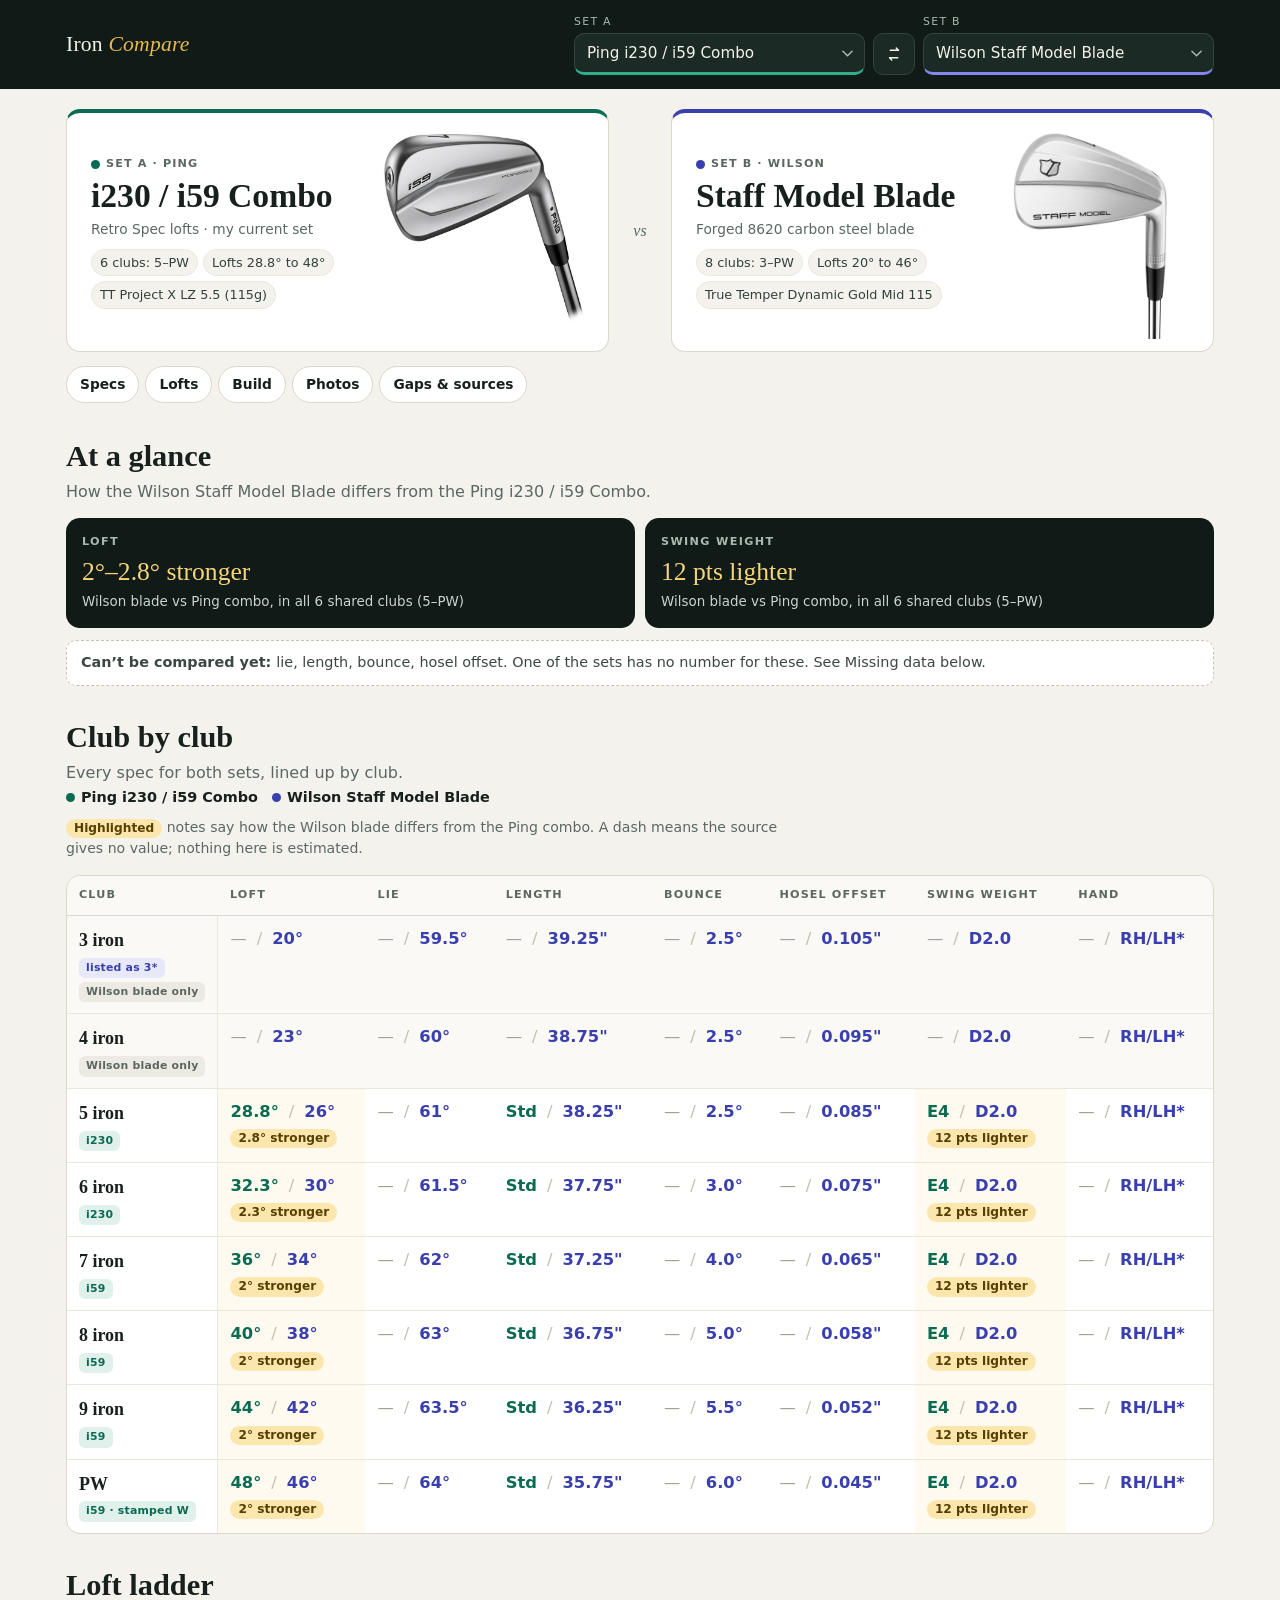
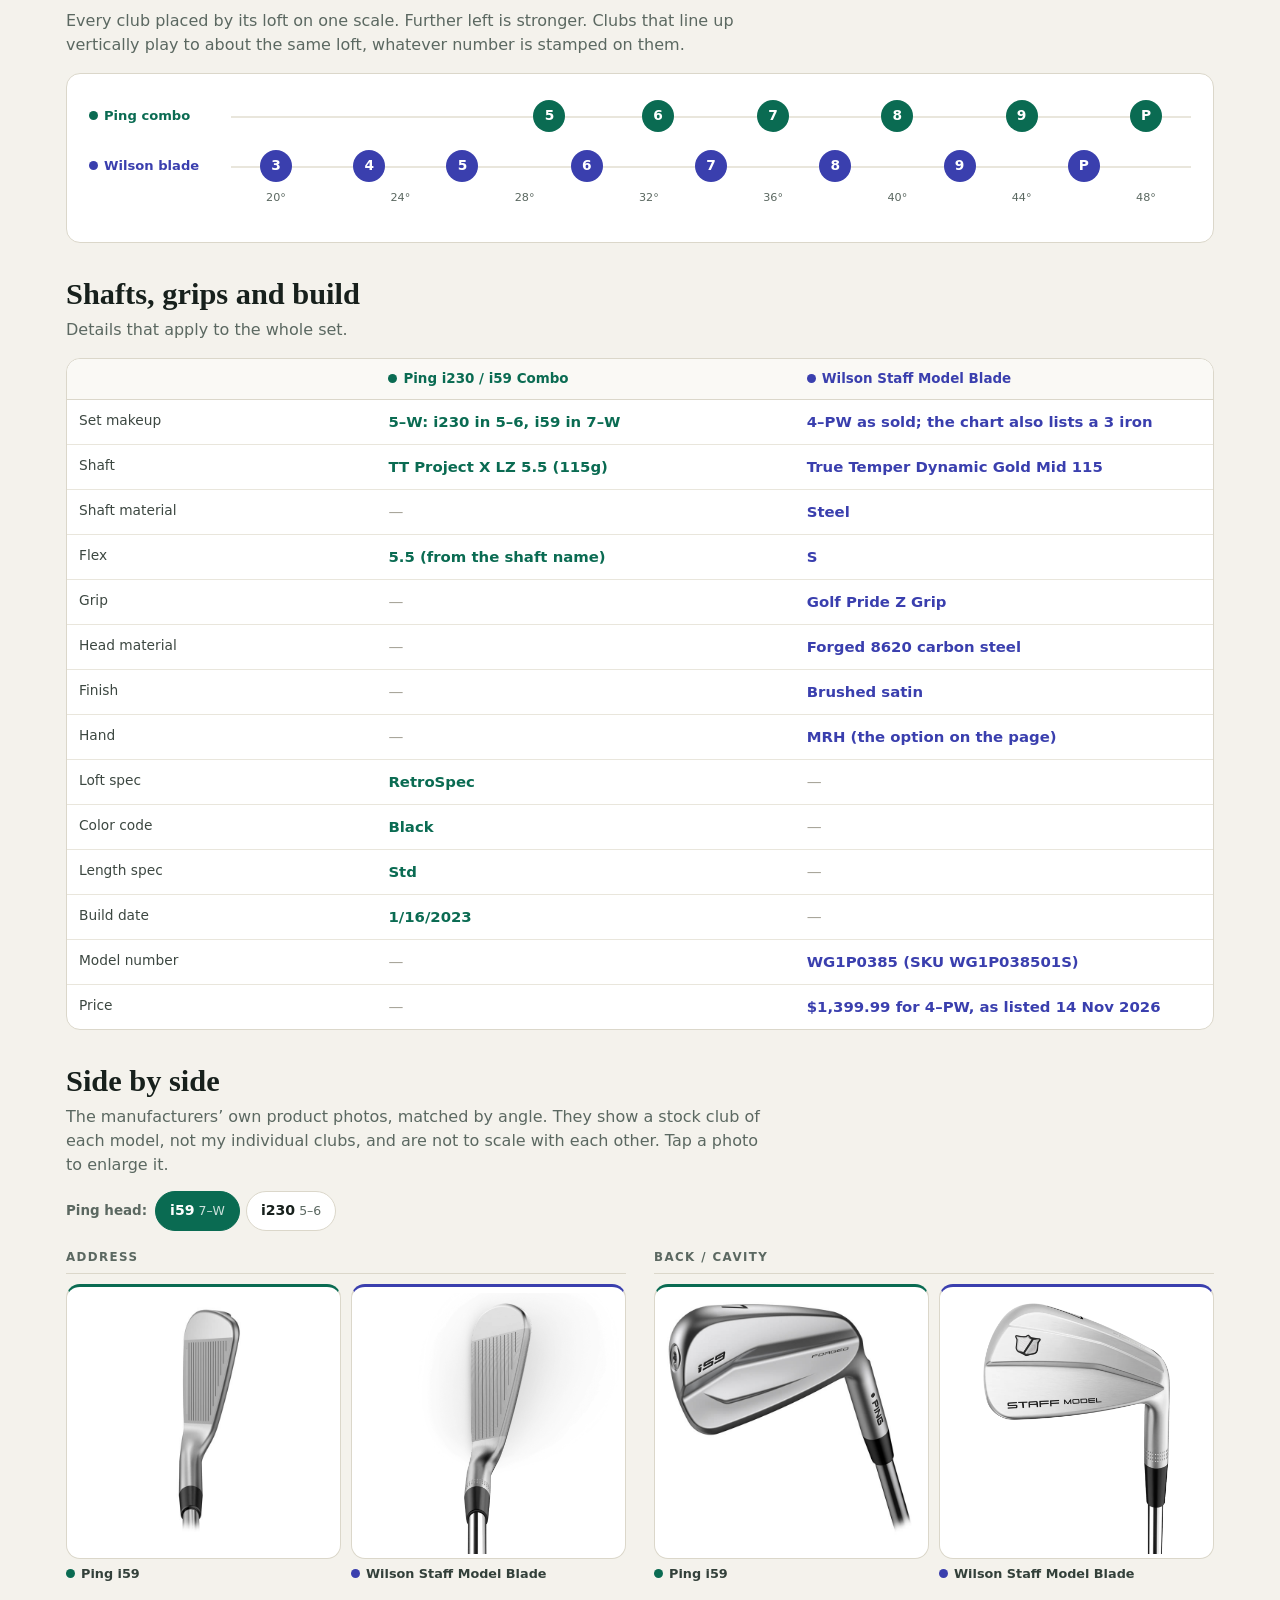
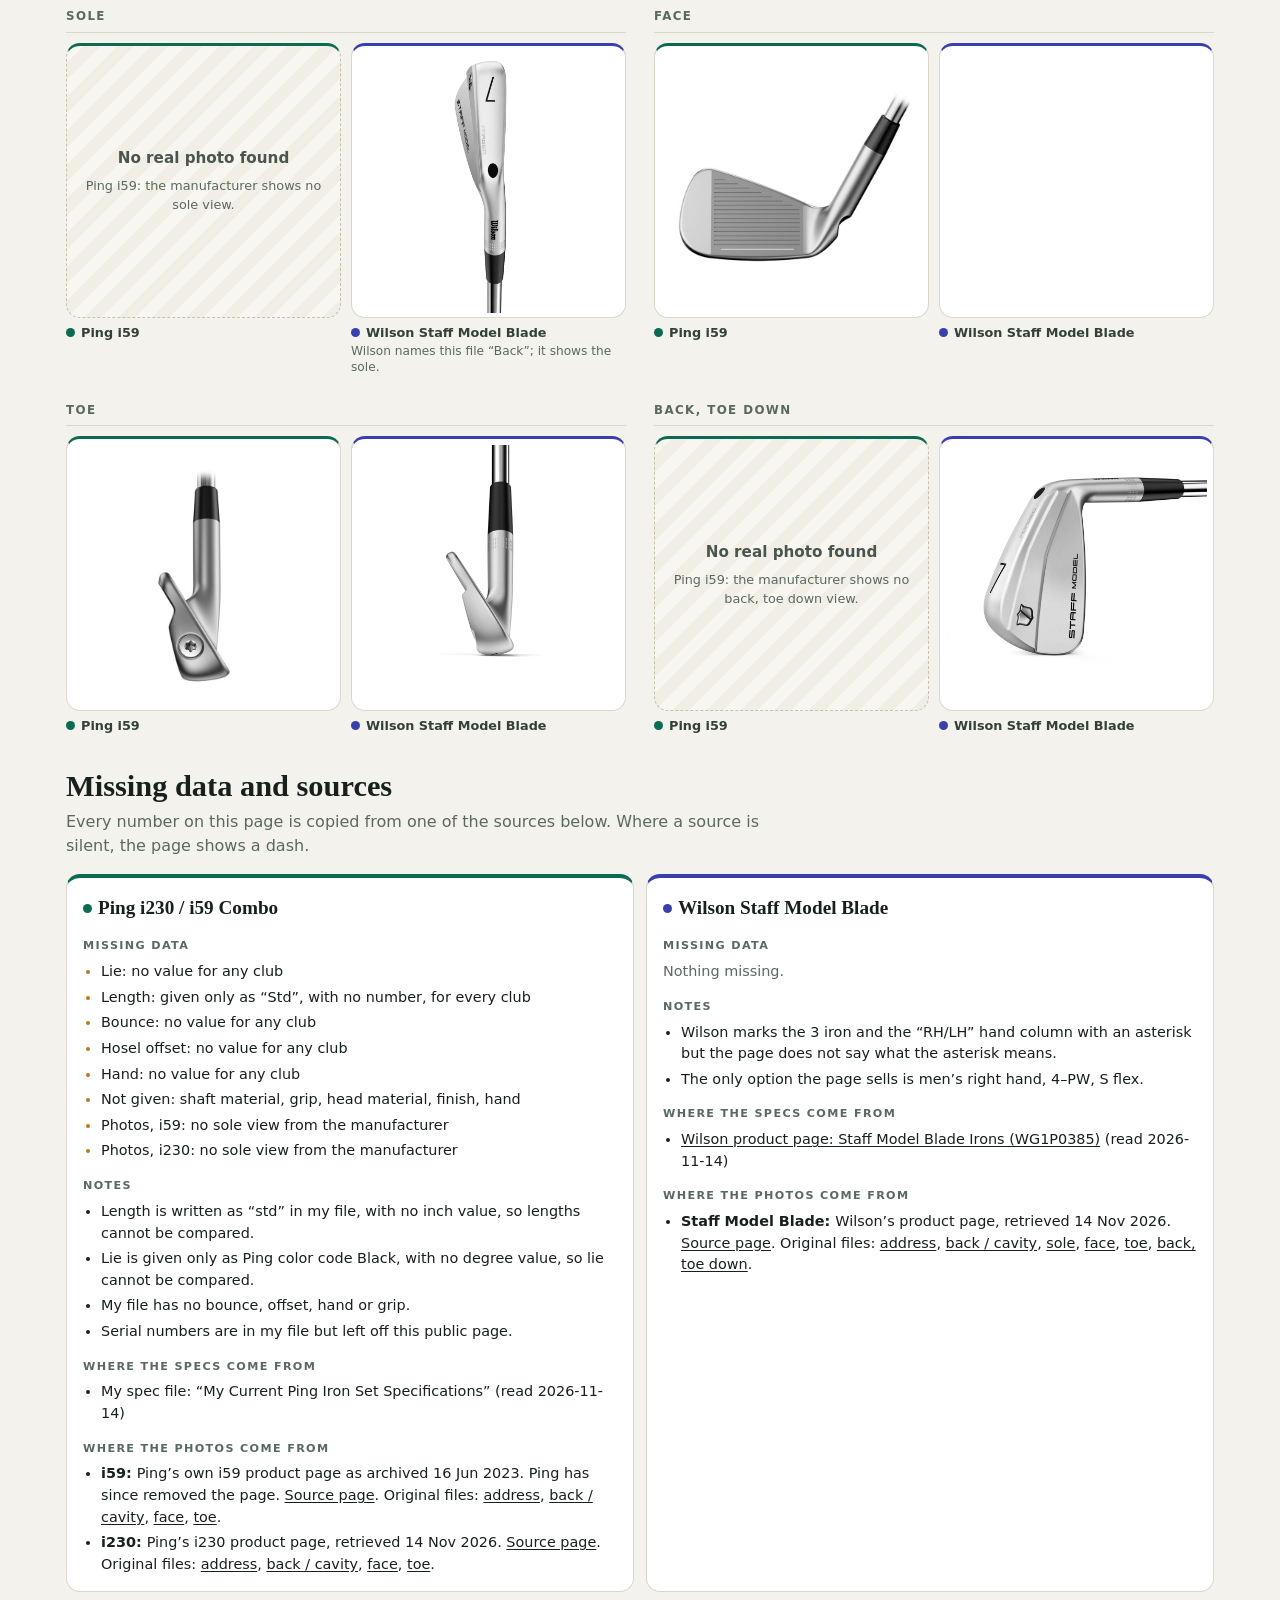
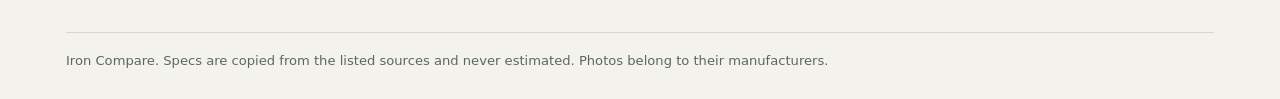
==== index.html @ 0699eafe "Iron Compare v1: two-set iron comparison (specs by club, manufacturer photos) Static site in site/ r" ====
<!doctype html>
<html lang="en">
<head>
  <meta charset="utf-8">
  <meta name="viewport" content="width=device-width, initial-scale=1, viewport-fit=cover">
  <title>Iron Compare</title>
  <meta name="description" content="Two sets of golf irons side by side: specs club by club and real photos.">
  <meta name="robots" content="noindex">
  <meta name="theme-color" content="#101a16">
  <link rel="icon" href="data:image/svg+xml,%3Csvg xmlns='http://www.w3.org/2000/svg' viewBox='0 0 32 32'%3E%3Crect width='32' height='32' rx='7' fill='%23101a16'/%3E%3Cpath d='M9 8v16M23 8v16' stroke='%23f4f2ec' stroke-width='3' stroke-linecap='round'/%3E%3Cpath d='M14 16h4' stroke='%23e9b949' stroke-width='3' stroke-linecap='round'/%3E%3C/svg%3E">
  <link rel="stylesheet" href="styles.css">
</head>
<body>
  <header class="top">
    <div class="wrap top-inner">
      <a class="brandmark" href="./">Iron <em>Compare</em></a>
      <form class="pickers" id="pickers" aria-label="Choose two iron sets">
        <label class="picker picker-a">
          <span class="picker-tag">Set A</span>
          <select id="pick-a" aria-label="Set A"></select>
        </label>
        <button type="button" class="swap" id="swap" aria-label="Swap the two sets" title="Swap">
          <svg viewBox="0 0 24 24" width="18" height="18" aria-hidden="true"><path d="M7 7h11l-3-3M17 17H6l3 3" fill="none" stroke="currentColor" stroke-width="2" stroke-linecap="round" stroke-linejoin="round"/></svg>
        </button>
        <label class="picker picker-b">
          <span class="picker-tag">Set B</span>
          <select id="pick-b" aria-label="Set B"></select>
        </label>
      </form>
    </div>
  </header>

  <main id="app" class="wrap">
    <p class="loading">Loading the comparison…</p>
  </main>

  <dialog id="lightbox" class="lightbox" aria-label="Photo">
    <button type="button" class="lightbox-close" id="lightbox-close" aria-label="Close photo">×</button>
    <img id="lightbox-img" alt="">
    <p id="lightbox-cap" class="lightbox-cap"></p>
  </dialog>

  <noscript><p class="wrap">This page needs JavaScript to build the comparison.</p></noscript>
  <script src="app.js" defer></script>
</body>
</html>
---- styles.css ----
/* Iron Compare */

:root {
  color-scheme: light;
  --paper: #f4f2ec;
  --card: #ffffff;
  --ink: #17201c;
  --muted: #5b6861;
  --line: #dbd7ca;
  --line-soft: #e9e6dc;
  --dark: #101a16;
  --dark-2: #1b2a24;
  --a: #0a6b52;
  --a-soft: #e0f0ea;
  --b: #3a3fae;
  --b-soft: #e7e8f9;
  --hi: #fbe7ad;
  --hi-ink: #563f00;
  --hi-row: #fffaf0;
  --radius: 14px;
  --serif: "Iowan Old Style", "Palatino Linotype", Palatino, "Book Antiqua", Georgia, serif;
  --sans: system-ui, -apple-system, "Segoe UI", Roboto, "Helvetica Neue", Arial, sans-serif;
}

* { box-sizing: border-box; }

html { -webkit-text-size-adjust: 100%; scroll-behavior: smooth; scroll-padding-top: 16px; }

body {
  margin: 0;
  background: var(--paper);
  color: var(--ink);
  font-family: var(--sans);
  font-size: 16px;
  line-height: 1.5;
}

img { max-width: 100%; display: block; }
a { color: inherit; text-underline-offset: 2px; }
h1, h2, h3, h4, p { margin: 0; }

.wrap {
  width: 100%;
  max-width: 1180px;
  margin: 0 auto;
  padding-left: max(16px, env(safe-area-inset-left));
  padding-right: max(16px, env(safe-area-inset-right));
}

.sr-only {
  position: absolute; width: 1px; height: 1px; margin: -1px; padding: 0;
  overflow: hidden; clip: rect(0 0 0 0); white-space: nowrap; border: 0;
}

.dot {
  display: inline-block; width: 9px; height: 9px; border-radius: 50%;
  background: currentColor; margin-right: 6px; flex: none;
}
.side-a .dot, .h-a .dot, .tag-a { color: var(--a); }
.side-b .dot, .h-b .dot, .tag-b { color: var(--b); }

/* ---------- top bar ---------- */

.top { background: var(--dark); color: #f4f2ec; }
.top-inner {
  display: flex; flex-wrap: wrap; align-items: center; justify-content: space-between;
  gap: 12px 24px; padding-top: 14px; padding-bottom: 14px;
}
.brandmark {
  font-family: var(--serif); font-size: 1.35rem; letter-spacing: .01em;
  text-decoration: none; white-space: nowrap;
}
.brandmark em { color: #e9b949; font-style: italic; }

.pickers { display: flex; align-items: flex-end; gap: 8px; flex: 1 1 420px; max-width: 640px; min-width: 0; }
.picker { display: grid; gap: 3px; flex: 1 1 0; min-width: 0; }
.picker-tag { font-size: .68rem; letter-spacing: .12em; text-transform: uppercase; color: #a9b8b0; }
.picker select {
  width: 100%; min-width: 0; height: 42px; padding: 0 30px 0 12px;
  font: inherit; font-size: .95rem; color: #f4f2ec;
  background-color: var(--dark-2);
  background-image: url("data:image/svg+xml,%3Csvg xmlns='http://www.w3.org/2000/svg' viewBox='0 0 12 8'%3E%3Cpath d='M1 1.5l5 5 5-5' fill='none' stroke='%23a9b8b0' stroke-width='1.6' stroke-linecap='round'/%3E%3C/svg%3E");
  background-repeat: no-repeat; background-position: right 11px center; background-size: 11px;
  border: 1px solid #33443c; border-radius: 10px;
  appearance: none; -webkit-appearance: none; text-overflow: ellipsis;
}
.picker-a select { border-bottom: 3px solid #2fae8b; }
.picker-b select { border-bottom: 3px solid #8388f0; }
.swap {
  flex: none; width: 42px; height: 42px; display: grid; place-items: center;
  color: #f4f2ec; background: var(--dark-2); border: 1px solid #33443c; border-radius: 10px; cursor: pointer;
}
.swap:hover { background: #24372f; }
:focus-visible { outline: 3px solid #e9b949; outline-offset: 2px; }

/* ---------- hero ---------- */

.loading { padding: 48px 0; color: var(--muted); }
.loading.error { color: #9b1c1c; }

.hero {
  display: grid; grid-template-columns: 1fr auto 1fr; align-items: stretch; gap: 10px;
  margin-top: 20px;
}
.hero-card {
  background: var(--card); border: 1px solid var(--line); border-radius: var(--radius);
  overflow: hidden; display: flex; flex-direction: column; min-width: 0;
}
.hero-card.side-a { border-top: 4px solid var(--a); }
.hero-card.side-b { border-top: 4px solid var(--b); }
.hero-text { padding: 14px 14px 4px; }
.eyebrow {
  display: flex; align-items: center; font-size: .7rem; letter-spacing: .1em;
  text-transform: uppercase; color: var(--muted); font-weight: 600;
}
.hero-name { font-family: var(--serif); font-weight: 600; font-size: clamp(1.15rem, 4.6vw, 2.1rem); line-height: 1.12; margin-top: 4px; }
.hero-tag { color: var(--muted); font-size: .86rem; margin-top: 4px; }
.facts { list-style: none; margin: 10px 0 0; padding: 0; display: flex; flex-wrap: wrap; gap: 5px; }
.facts li {
  font-size: .74rem; padding: 3px 8px; border-radius: 999px;
  background: var(--paper); border: 1px solid var(--line-soft); color: #33403a;
}
.hero-photo { margin-top: auto; padding: 4px 10px 10px; }
.hero-photo img { width: 100%; height: auto; aspect-ratio: 1 / 1; object-fit: contain; }
.vs {
  align-self: center; font-family: var(--serif); font-style: italic; font-size: 1rem; color: var(--muted);
  width: 30px; text-align: center;
}

/* ---------- section nav ---------- */

.jump {
  display: flex; gap: 6px; overflow-x: auto; padding: 14px 0 2px; scrollbar-width: none;
  -webkit-overflow-scrolling: touch;
}
.jump::-webkit-scrollbar { display: none; }
.jump a {
  flex: none; text-decoration: none; font-size: .86rem; font-weight: 600;
  padding: 7px 13px; border-radius: 999px; background: var(--card); border: 1px solid var(--line);
}
.jump a:hover { border-color: var(--ink); }

/* ---------- blocks ---------- */

.block { margin-top: 34px; }
.block-title { font-family: var(--serif); font-weight: 600; font-size: clamp(1.45rem, 5vw, 1.9rem); line-height: 1.15; }
.block-lede { color: var(--muted); margin-top: 6px; max-width: 70ch; }
.block-note { color: var(--muted); font-size: .88rem; margin-top: 8px; max-width: 80ch; }

.legend { display: inline-flex; flex-wrap: wrap; gap: 4px 14px; vertical-align: baseline; }
.legend-item { display: inline-flex; align-items: center; color: var(--ink); font-weight: 600; font-size: .9rem; }

.chip {
  display: inline-block; font-size: .76rem; line-height: 1.25; font-weight: 650;
  padding: 2px 8px; border-radius: 999px; white-space: normal;
}
.chip-diff { background: var(--hi); color: var(--hi-ink); }
.chip-same { background: #eceae2; color: var(--muted); font-weight: 500; }

.callout {
  margin-top: 12px; padding: 11px 14px; border-radius: 10px; font-size: .9rem;
  background: #fff; border: 1px dashed #c7c1ae; color: #3c4741;
}

/* at a glance */
.glance-grid { display: grid; grid-template-columns: repeat(auto-fit, minmax(220px, 1fr)); gap: 10px; margin-top: 14px; }
.glance-card { background: var(--dark); color: #f4f2ec; border-radius: var(--radius); padding: 16px; }
.glance-label { font-size: .7rem; letter-spacing: .12em; text-transform: uppercase; color: #a9b8b0; font-weight: 600; }
.glance-head { font-family: var(--serif); font-size: 1.6rem; line-height: 1.15; margin-top: 6px; color: #f6d47a; }
.glance-sub { font-size: .84rem; color: #c9d4ce; margin-top: 6px; }

/* ---------- spec tables ---------- */

.v { font-variant-numeric: tabular-nums; font-weight: 600; }
.v-a { color: var(--a); }
.v-b { color: var(--b); }
.v-missing, .v-absent { color: #a39f93; font-weight: 400; }

.club-name { font-family: var(--serif); font-size: 1.12rem; font-weight: 600; white-space: nowrap; }
.club-tags { display: inline-flex; flex-wrap: wrap; gap: 4px; }
.tag {
  font-size: .68rem; font-weight: 650; letter-spacing: .02em; padding: 2px 7px; border-radius: 6px; white-space: nowrap;
}
.tag-a { background: var(--a-soft); }
.tag-b { background: var(--b-soft); }
.tag-only { background: #eceae2; color: var(--muted); }

.table-scroll { overflow-x: auto; -webkit-overflow-scrolling: touch; }

/* wide: matrix */
.matrix-wrap { display: none; margin-top: 16px; background: var(--card); border: 1px solid var(--line); border-radius: var(--radius); }
.matrix { width: 100%; border-collapse: collapse; }
.matrix th, .matrix td { padding: 11px 12px; text-align: left; vertical-align: top; border-bottom: 1px solid var(--line-soft); }
.matrix thead th {
  font-size: .7rem; letter-spacing: .1em; text-transform: uppercase; color: var(--muted);
  border-bottom: 1px solid var(--line); background: #faf9f5; white-space: nowrap;
}
.matrix thead th:first-child { border-top-left-radius: var(--radius); }
.matrix thead th:last-child { border-top-right-radius: var(--radius); }
.matrix tbody tr:last-child th, .matrix tbody tr:last-child td { border-bottom: 0; }
.matrix .col-club { width: 150px; }
.matrix tbody .col-club { border-right: 1px solid var(--line-soft); }
.matrix .club-name { display: block; }
.matrix .club-tags { display: flex; margin-top: 4px; }
.matrix .pair { display: flex; gap: 10px; align-items: baseline; white-space: nowrap; font-size: 1.02rem; }
.matrix .pair .v + .v::before { content: "/"; color: #c4bfb1; font-weight: 400; margin-right: 10px; }
.matrix .chip { margin-top: 5px; }
.matrix td.cell-diff { background: var(--hi-row); }
.matrix tr.row-partial th, .matrix tr.row-partial td { background: #faf9f5; }

/* narrow: grouped by club */
.stacked { width: 100%; border-collapse: separate; border-spacing: 0; margin-top: 14px; table-layout: fixed; }
.stacked thead th {
  position: sticky; top: 0; z-index: 2; background: var(--paper);
  font-size: .7rem; letter-spacing: .06em; text-transform: uppercase; color: var(--muted);
  text-align: left; padding: 8px 6px; border-bottom: 1px solid var(--line); vertical-align: bottom;
}
.stacked thead th:nth-child(1) { width: 25%; }
.stacked thead th:nth-child(2), .stacked thead th:nth-child(3) { width: 20%; }
.stacked thead th .dot { display: none; }
.stacked thead .h-a { color: var(--a); }
.stacked thead .h-b { color: var(--b); }
.stacked tbody::before { content: ""; display: block; height: 12px; }
.stacked tbody tr > * { background: var(--card); padding: 9px 6px; border-bottom: 1px solid var(--line-soft); text-align: left; vertical-align: middle; }
.stacked tbody tr > *:first-child { padding-left: 12px; border-left: 1px solid var(--line); }
.stacked tbody tr > *:last-child { padding-right: 10px; border-right: 1px solid var(--line); }
.stacked tbody th[scope="row"] { font-weight: 500; font-size: .86rem; color: #3c4741; }
.stacked .club-row th {
  background: #faf9f5; border-top: 1px solid var(--line); border-bottom: 1px solid var(--line);
  border-radius: var(--radius) var(--radius) 0 0; padding: 10px 12px;
}
.stacked .club-row th { display: table-cell; }
.stacked .club-row .club-name { margin-right: 8px; }
.stacked tbody tr:last-child > * { border-bottom: 1px solid var(--line); }
.stacked tbody tr:last-child > *:first-child { border-bottom-left-radius: var(--radius); }
.stacked tbody tr:last-child > *:last-child { border-bottom-right-radius: var(--radius); }
.stacked tr.row-diff > * { background: var(--hi-row); }
.stacked .td-diff .chip { font-size: .74rem; }

@media (min-width: 1040px) {
  .matrix-wrap { display: block; }
  .stacked { display: none; }
}

/* ---------- loft ladder ---------- */

.ladder { margin-top: 16px; background: var(--card); border: 1px solid var(--line); border-radius: var(--radius); padding: 18px 16px 12px; }
.ladder-row { display: grid; grid-template-columns: 1fr; gap: 4px; }
.ladder-row + .ladder-row { margin-top: 10px; }
.ladder-name { display: flex; align-items: center; font-size: .82rem; font-weight: 650; }
.ladder-name.side-a { color: var(--a); }
.ladder-name.side-b { color: var(--b); }
.ladder-track { position: relative; height: 34px; margin: 0 14px; }
.ladder-track::before { content: ""; position: absolute; left: -14px; right: -14px; top: 50%; height: 2px; background: var(--line-soft); }
.ladder-dot {
  position: absolute; top: 50%; transform: translate(-50%, -50%);
  width: 24px; height: 24px; border-radius: 50%; display: grid; place-items: center;
  font-size: .74rem; font-weight: 700; color: #fff; font-variant-numeric: tabular-nums;
}
.ladder-dot.side-a { background: var(--a); }
.ladder-dot.side-b { background: var(--b); }
.ladder-axis { margin-top: 2px !important; }
.ladder-ticks { height: 20px; }
.ladder-ticks::before { display: none; }
.ladder-tick { position: absolute; top: 2px; transform: translateX(-50%); font-size: .7rem; color: var(--muted); font-variant-numeric: tabular-nums; }

@media (min-width: 720px) {
  .ladder { padding: 22px 22px 14px; }
  .ladder-row { grid-template-columns: 130px 1fr; align-items: center; gap: 12px; }
  .ladder-track { height: 40px; }
  .ladder-dot { width: 32px; height: 32px; font-size: .86rem; }
}

/* ---------- build details ---------- */

.details { width: 100%; border-collapse: separate; border-spacing: 0; margin-top: 16px; background: var(--card); border: 1px solid var(--line); border-radius: var(--radius); table-layout: fixed; }
.details th, .details td { padding: 10px 12px; text-align: left; vertical-align: top; border-bottom: 1px solid var(--line-soft); overflow-wrap: anywhere; }
.details thead th { font-size: .84rem; background: #faf9f5; border-bottom: 1px solid var(--line); }
.details thead th:first-child { width: 27%; border-top-left-radius: var(--radius); }
.details thead th:last-child { border-top-right-radius: var(--radius); }
.details thead .h-a { color: var(--a); }
.details thead .h-b { color: var(--b); }
.details tbody th { font-weight: 500; font-size: .86rem; color: #3c4741; }
.details tbody tr:last-child > * { border-bottom: 0; }
.details .v { font-size: .93rem; }

/* ---------- photos ---------- */

.switches { display: flex; flex-wrap: wrap; gap: 10px 20px; margin-top: 14px; }
.switch { display: flex; flex-wrap: wrap; align-items: center; gap: 6px; }
.switch-label { font-size: .84rem; color: var(--muted); font-weight: 600; margin-right: 2px; }
.switch-btn {
  font: inherit; font-size: .88rem; font-weight: 650; min-height: 40px; padding: 6px 14px; cursor: pointer;
  border-radius: 999px; border: 1px solid var(--line); background: var(--card); color: var(--ink);
}
.switch-btn small { font-weight: 500; color: var(--muted); font-size: .78rem; }
.switch.side-a .switch-btn.is-on { background: var(--a); border-color: var(--a); color: #fff; }
.switch.side-b .switch-btn.is-on { background: var(--b); border-color: var(--b); color: #fff; }
.switch-btn.is-on small { color: rgba(255, 255, 255, .8); }

.angles { display: grid; gap: 22px; margin-top: 18px; }
.angle-title {
  font-size: .74rem; letter-spacing: .12em; text-transform: uppercase; color: var(--muted); font-weight: 700;
  padding-bottom: 6px; border-bottom: 1px solid var(--line); margin-bottom: 10px;
}
.angle-pair { display: grid; grid-template-columns: 1fr 1fr; gap: 10px; }
.tile { margin: 0; min-width: 0; }
.tile-frame {
  display: grid; place-items: center; width: 100%; aspect-ratio: 1 / 1; padding: 6px;
  background: #fff; border: 1px solid var(--line); border-radius: var(--radius); overflow: hidden;
}
button.tile-frame { cursor: zoom-in; font: inherit; }
button.tile-frame:hover { border-color: #b9b39f; }
.tile-frame img { width: 100%; height: 100%; object-fit: contain; }
.tile.side-a .tile-frame { border-top: 3px solid var(--a); }
.tile.side-b .tile-frame { border-top: 3px solid var(--b); }
.tile-empty .tile-frame {
  background: repeating-linear-gradient(135deg, #f8f6f0 0 12px, #f1eee5 12px 24px);
  border-style: dashed; border-color: #c7c1ae; text-align: center; align-content: center; gap: 6px; padding: 14px;
}
.empty-title { font-weight: 700; font-size: .95rem; color: #4a554f; }
.empty-sub { font-size: .8rem; color: var(--muted); }
.tile-cap { font-size: .8rem; font-weight: 600; margin-top: 6px; color: #33403a; line-height: 1.35; }
.tile-note { display: block; font-weight: 400; color: var(--muted); font-size: .76rem; margin-top: 2px; }

@media (min-width: 860px) {
  .angles { grid-template-columns: 1fr 1fr; gap: 26px 28px; }
}

@media (min-width: 860px) {
  .hero { gap: 16px; }
  .hero-card { flex-direction: row; align-items: center; }
  .hero-text { flex: 1 1 auto; padding: 22px 8px 22px 24px; }
  .hero-photo { flex: none; width: 230px; margin: 0; padding: 12px 16px 12px 0; }
  .facts li { font-size: .8rem; }
}

/* ---------- sources ---------- */

.source-grid { display: grid; gap: 12px; margin-top: 16px; }
@media (min-width: 860px) { .source-grid { grid-template-columns: 1fr 1fr; } }
.source-card { background: var(--card); border: 1px solid var(--line); border-radius: var(--radius); padding: 16px; min-width: 0; }
.source-card.side-a { border-top: 4px solid var(--a); }
.source-card.side-b { border-top: 4px solid var(--b); }
.source-title { display: flex; align-items: center; font-family: var(--serif); font-size: 1.2rem; font-weight: 600; }
.source-card h4 { font-size: .7rem; letter-spacing: .12em; text-transform: uppercase; color: var(--muted); margin-top: 16px; }
.source-card ul { margin: 6px 0 0; padding-left: 18px; font-size: .9rem; }
.source-card li { margin-top: 4px; overflow-wrap: anywhere; }
.gap-list li::marker { color: #b7791f; }
.muted { color: var(--muted); font-size: .9rem; margin-top: 6px; }

.foot { margin: 40px 0 0; padding: 18px 0 max(28px, env(safe-area-inset-bottom)); border-top: 1px solid var(--line); color: var(--muted); font-size: .82rem; }

/* ---------- lightbox ---------- */

.lightbox {
  border: 0; padding: 14px; border-radius: 16px; background: #fff; color: var(--ink);
  width: min(94vw, 760px); max-height: 92vh;
}
.lightbox::backdrop { background: rgba(10, 16, 13, .78); }
.lightbox img { width: 100%; max-height: 72vh; object-fit: contain; }
.lightbox-cap { font-size: .86rem; color: var(--muted); margin-top: 8px; padding-right: 8px; }
.lightbox-close {
  position: absolute; top: 8px; right: 8px; width: 40px; height: 40px; border-radius: 50%;
  border: 1px solid var(--line); background: #fff; font-size: 1.5rem; line-height: 1; cursor: pointer; color: var(--ink);
}

/* ---------- phones ---------- */

@media (max-width: 560px) {
  .top-inner { padding-top: 12px; padding-bottom: 12px; }
  .pickers { flex-basis: 100%; }
  .hero { gap: 4px; margin-top: 14px; }
  .vs { width: 16px; font-size: .8rem; }
  .hero-text { padding: 10px 10px 2px; }
  .hero-tag { font-size: .78rem; }
  .facts li { font-size: .68rem; padding: 2px 7px; }
  .hero-photo { padding: 2px 6px 6px; }
  .block { margin-top: 28px; }
  .glance-head { font-size: 1.4rem; }
}

@media (prefers-reduced-motion: reduce) { html { scroll-behavior: auto; } }
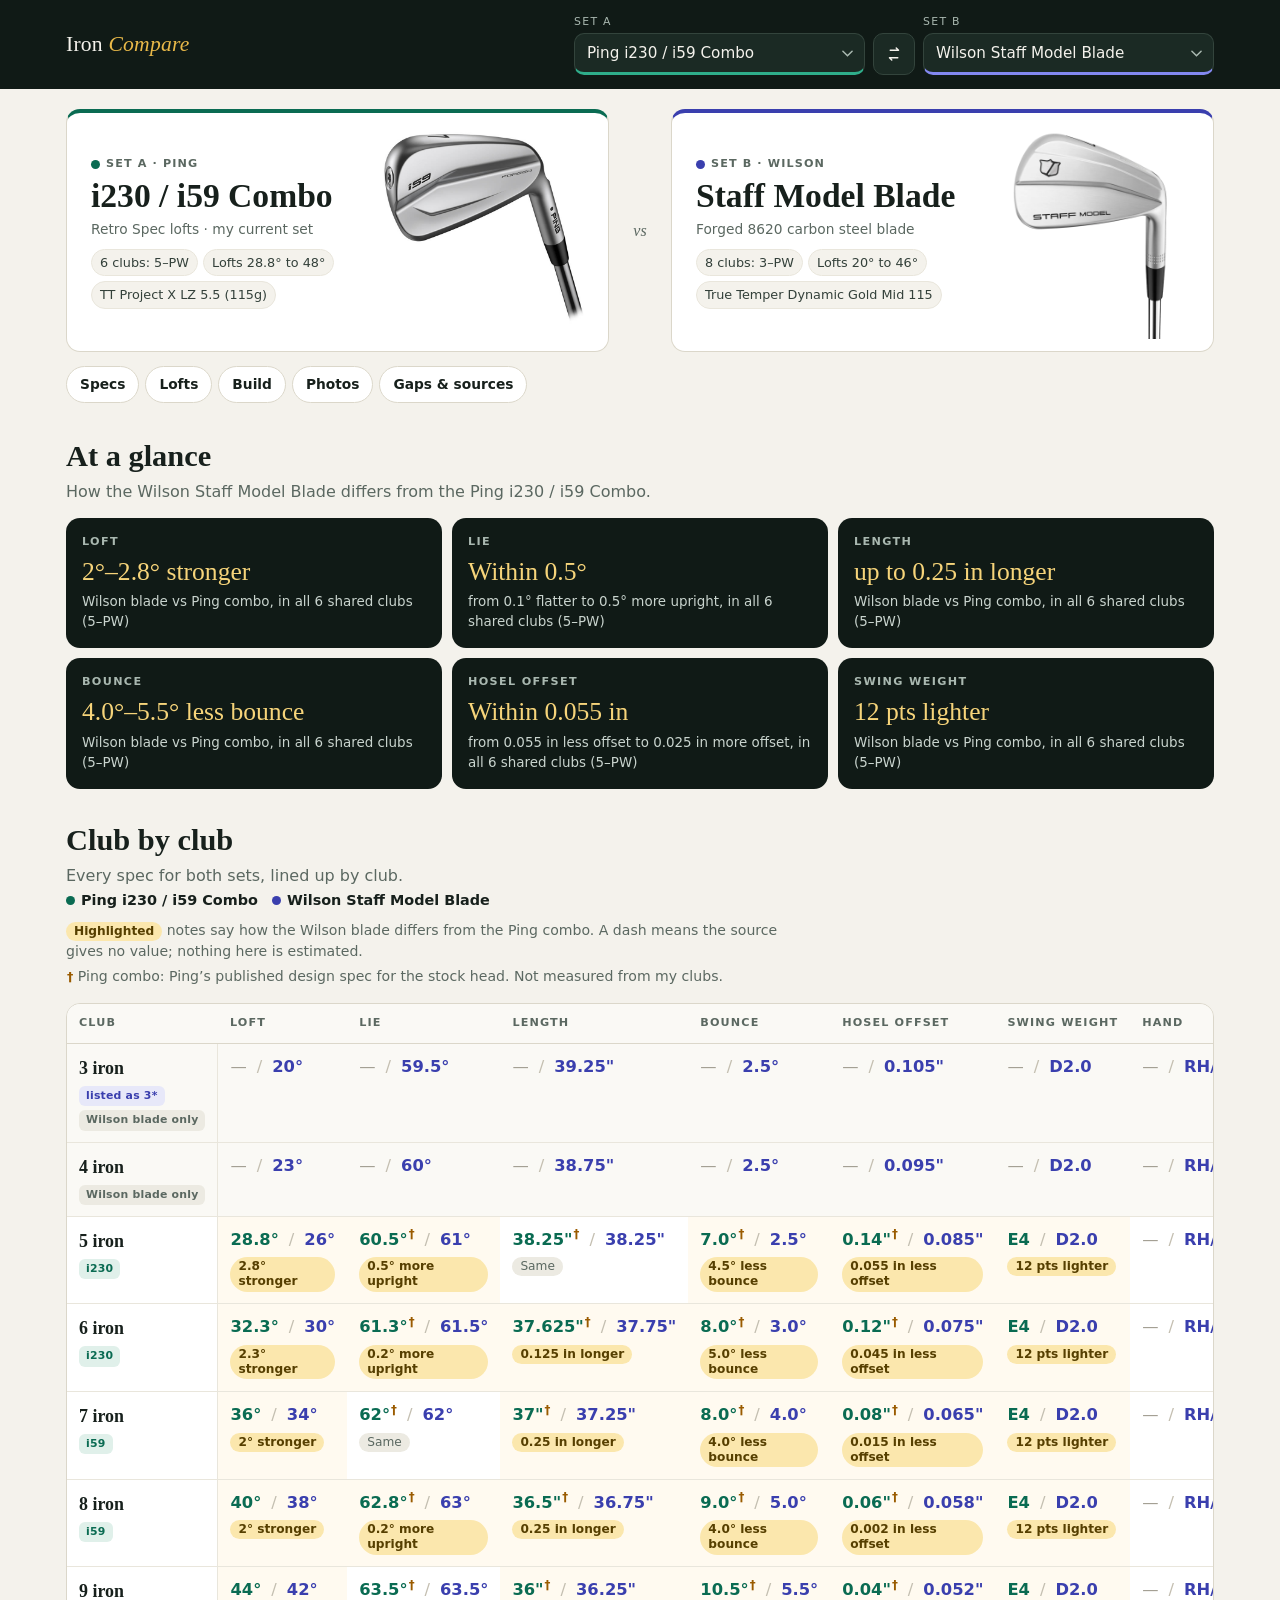
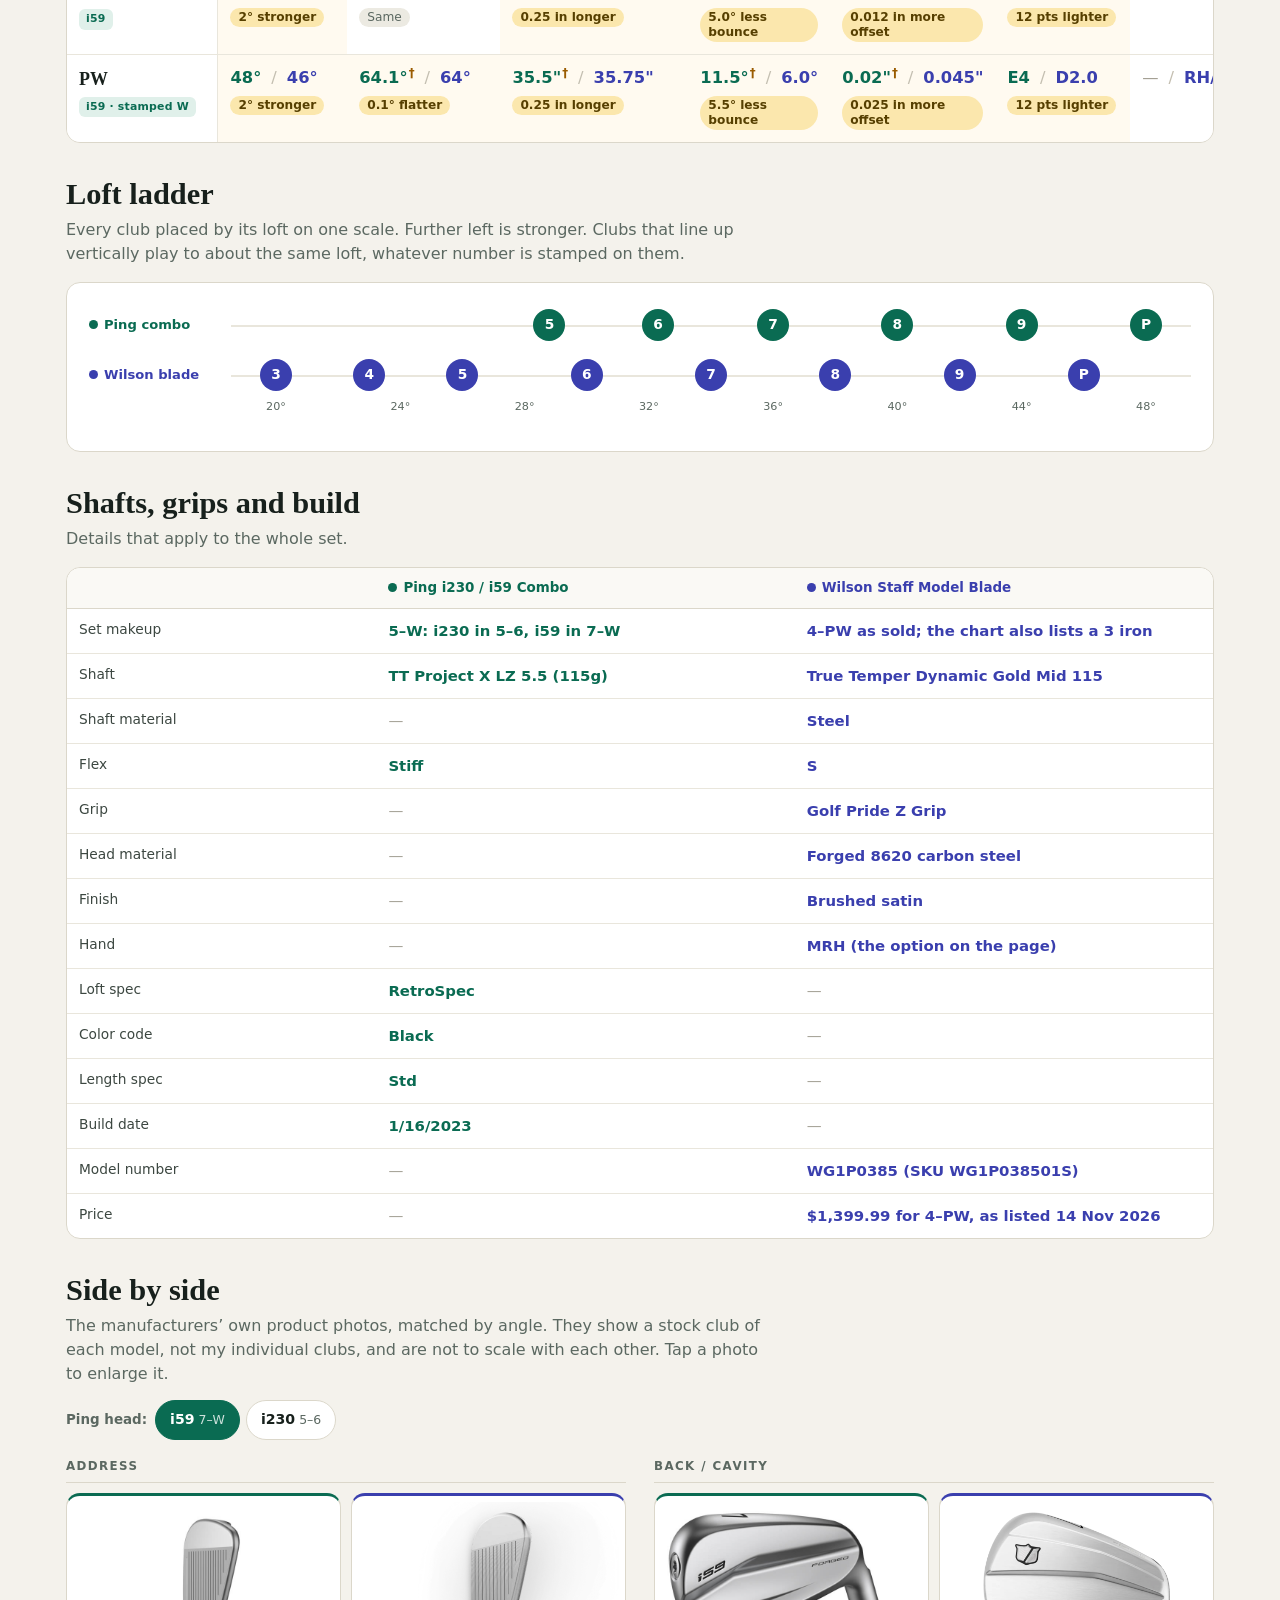
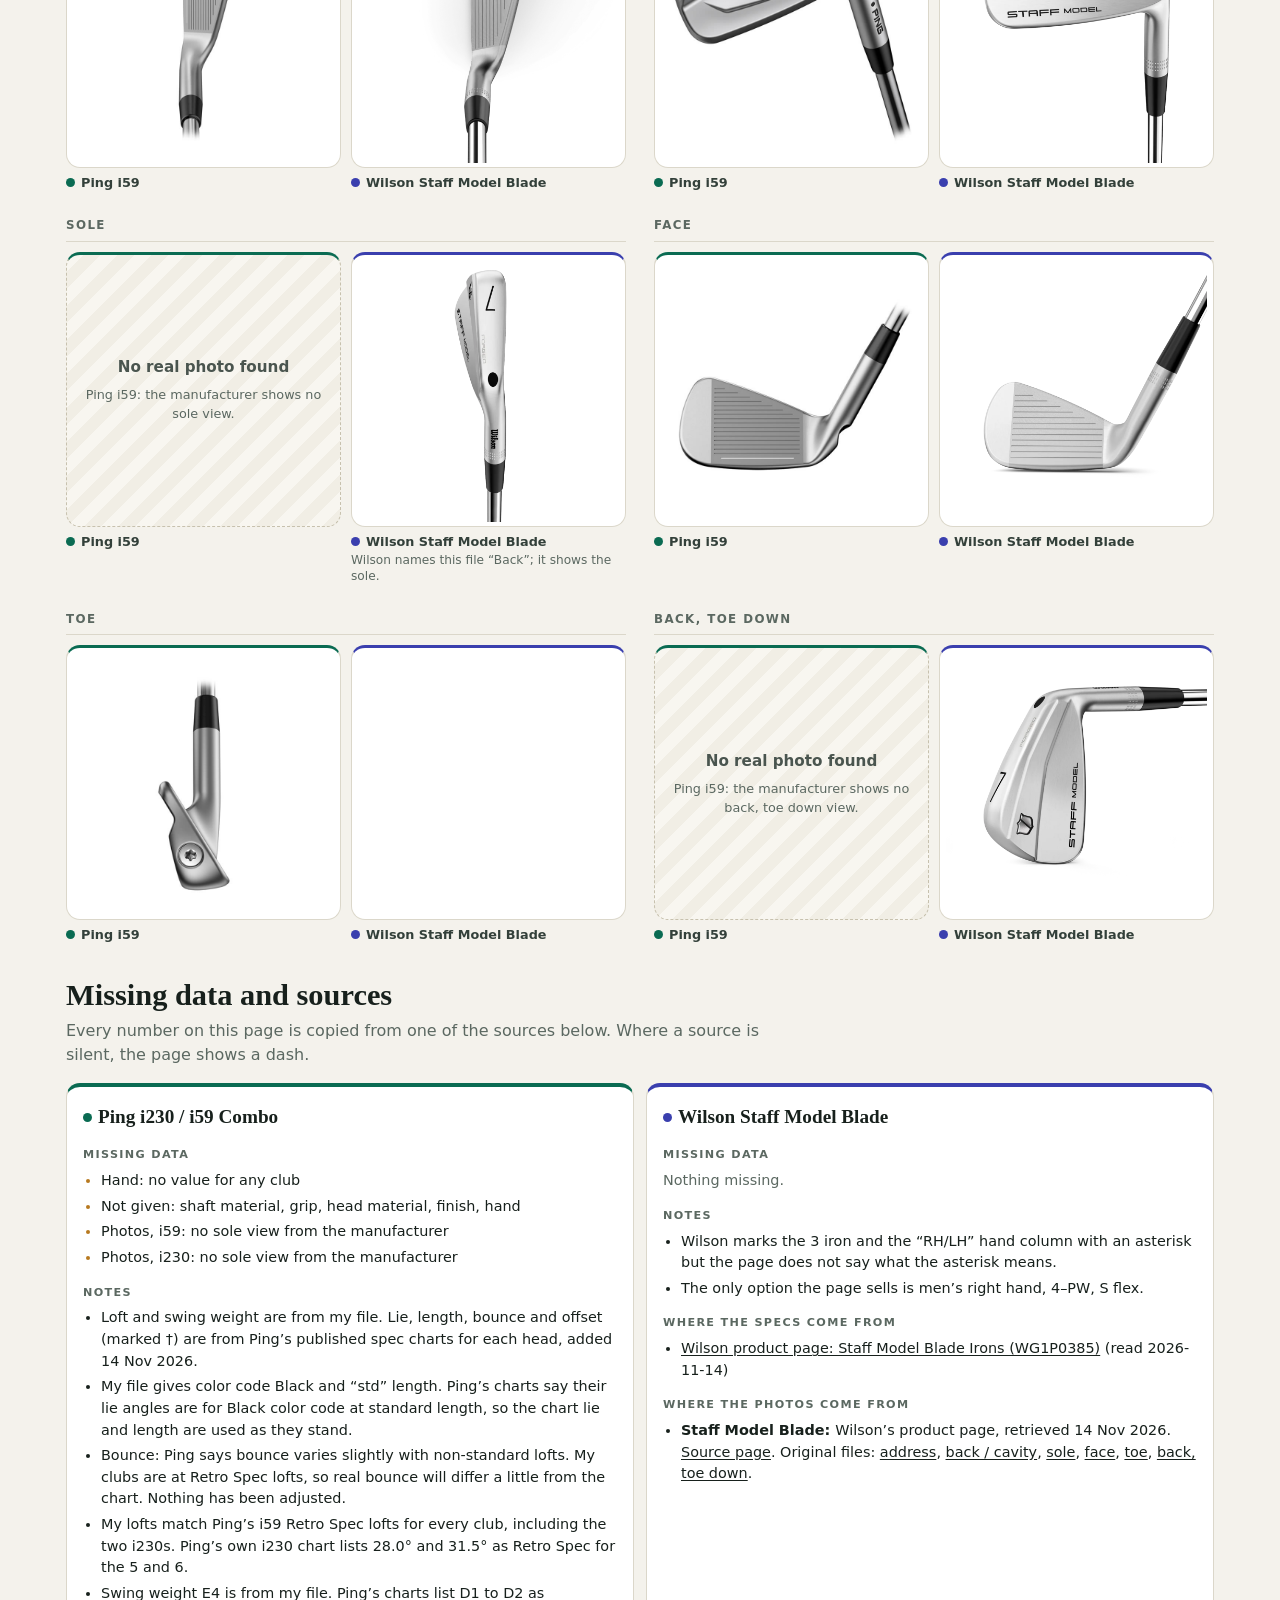
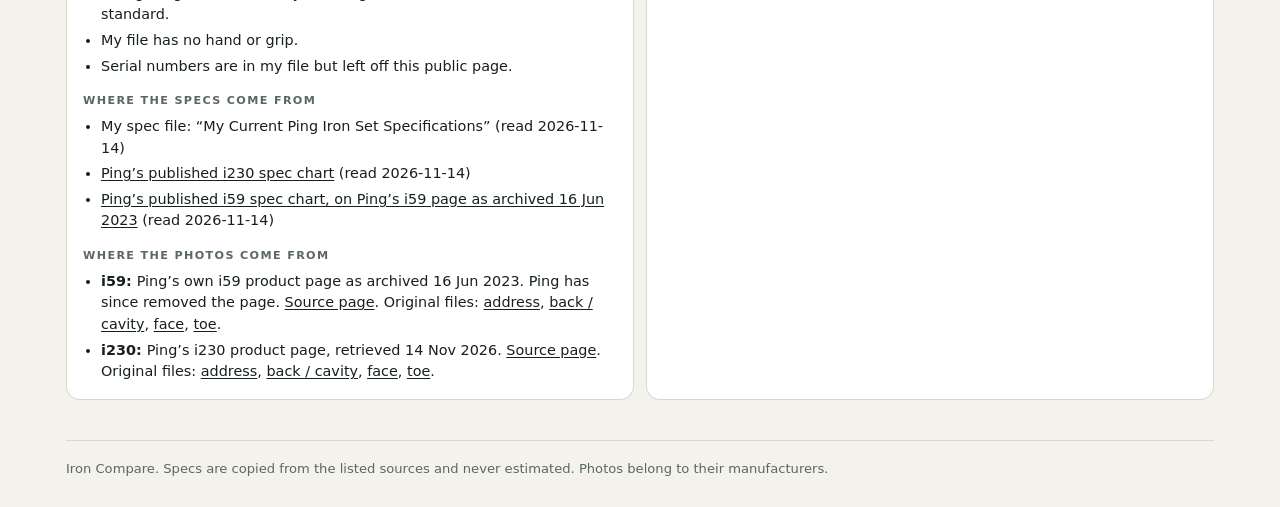
==== commit b56d5850: "Stamp asset version 20261114123447" ====
--- a/index.html
+++ b/index.html
@@ -8,7 +8,7 @@
   <meta name="robots" content="noindex">
   <meta name="theme-color" content="#101a16">
   <link rel="icon" href="data:image/svg+xml,%3Csvg xmlns='http://www.w3.org/2000/svg' viewBox='0 0 32 32'%3E%3Crect width='32' height='32' rx='7' fill='%23101a16'/%3E%3Cpath d='M9 8v16M23 8v16' stroke='%23f4f2ec' stroke-width='3' stroke-linecap='round'/%3E%3Cpath d='M14 16h4' stroke='%23e9b949' stroke-width='3' stroke-linecap='round'/%3E%3C/svg%3E">
-  <link rel="stylesheet" href="styles.css">
+  <link rel="stylesheet" href="styles.css?v=20261114123447">
 </head>
 <body>
   <header class="top">
@@ -41,6 +41,6 @@
   </dialog>
 
   <noscript><p class="wrap">This page needs JavaScript to build the comparison.</p></noscript>
-  <script src="app.js" defer></script>
+  <script src="app.js?v=20261114123447" defer></script>
 </body>
 </html>
--- a/styles.css
+++ b/styles.css
@@ -163,7 +163,9 @@
 }
 
 /* at a glance */
-.glance-grid { display: grid; grid-template-columns: repeat(auto-fit, minmax(220px, 1fr)); gap: 10px; margin-top: 14px; }
+.glance-grid { display: grid; grid-template-columns: 1fr; gap: 10px; margin-top: 14px; }
+@media (min-width: 560px) { .glance-grid { grid-template-columns: 1fr 1fr; } }
+@media (min-width: 900px) { .glance-grid { grid-template-columns: repeat(3, 1fr); } }
 .glance-card { background: var(--dark); color: #f4f2ec; border-radius: var(--radius); padding: 16px; }
 .glance-label { font-size: .7rem; letter-spacing: .12em; text-transform: uppercase; color: #a9b8b0; font-weight: 600; }
 .glance-head { font-family: var(--serif); font-size: 1.6rem; line-height: 1.15; margin-top: 6px; color: #f6d47a; }
@@ -175,6 +177,9 @@
 .v-a { color: var(--a); }
 .v-b { color: var(--b); }
 .v-missing, .v-absent { color: #a39f93; font-weight: 400; }
+.mark { font-size: .72em; font-weight: 700; color: #9a5b00; margin-left: 1px; line-height: 0; }
+.mark-note { margin-top: 4px; }
+.mark-note .mark { font-size: .9em; }
 
 .club-name { font-family: var(--serif); font-size: 1.12rem; font-weight: 600; white-space: nowrap; }
 .club-tags { display: inline-flex; flex-wrap: wrap; gap: 4px; }
@@ -215,8 +220,10 @@
   font-size: .7rem; letter-spacing: .06em; text-transform: uppercase; color: var(--muted);
   text-align: left; padding: 8px 6px; border-bottom: 1px solid var(--line); vertical-align: bottom;
 }
-.stacked thead th:nth-child(1) { width: 25%; }
-.stacked thead th:nth-child(2), .stacked thead th:nth-child(3) { width: 20%; }
+.stacked thead th:nth-child(1) { width: 22%; }
+.stacked thead th:nth-child(2) { width: 23%; }
+.stacked thead th:nth-child(3) { width: 21%; }
+.stacked .v { font-size: .9rem; white-space: nowrap; }
 .stacked thead th .dot { display: none; }
 .stacked thead .h-a { color: var(--a); }
 .stacked thead .h-b { color: var(--b); }
@@ -381,3 +388,8 @@
 }
 
 @media (prefers-reduced-motion: reduce) { html { scroll-behavior: auto; } }
+
+@media (max-width: 350px) {
+  .stacked .v { font-size: .8rem; }
+  .stacked .chip { font-size: .7rem; padding: 2px 6px; }
+}
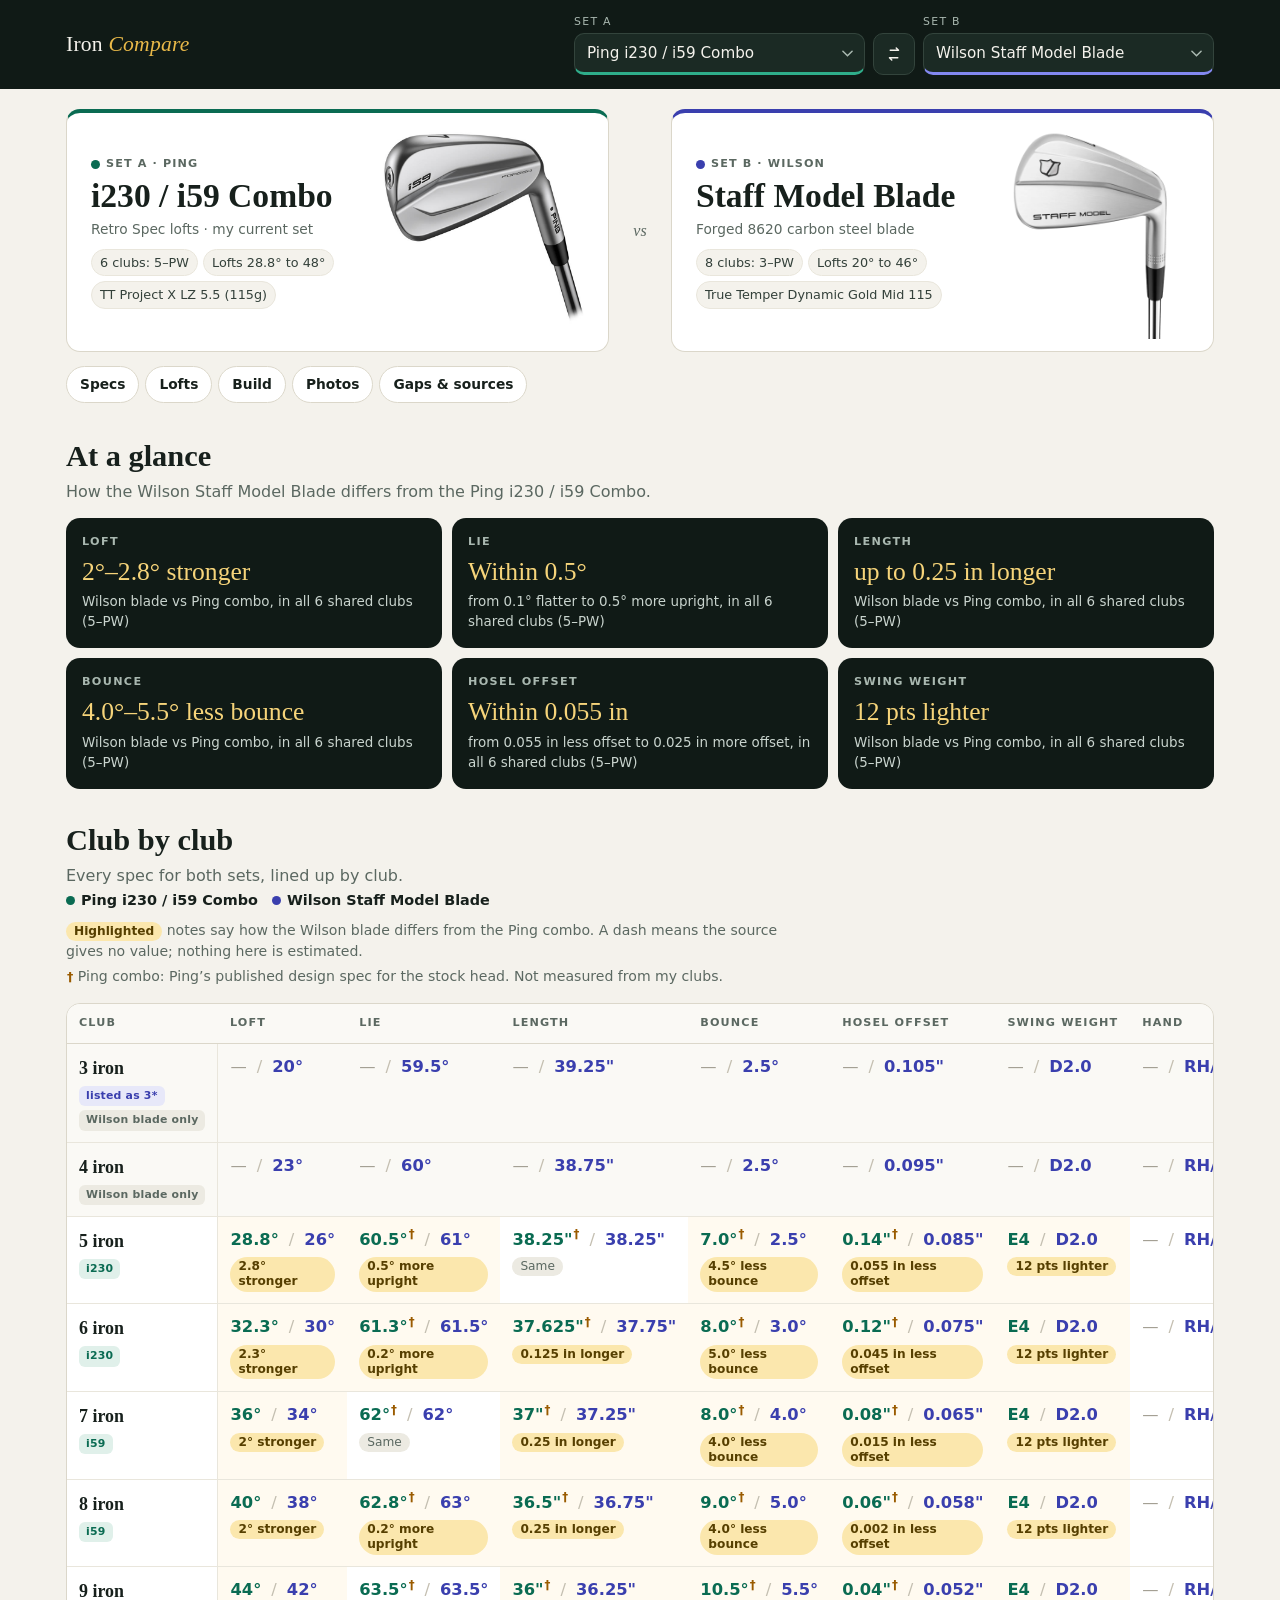
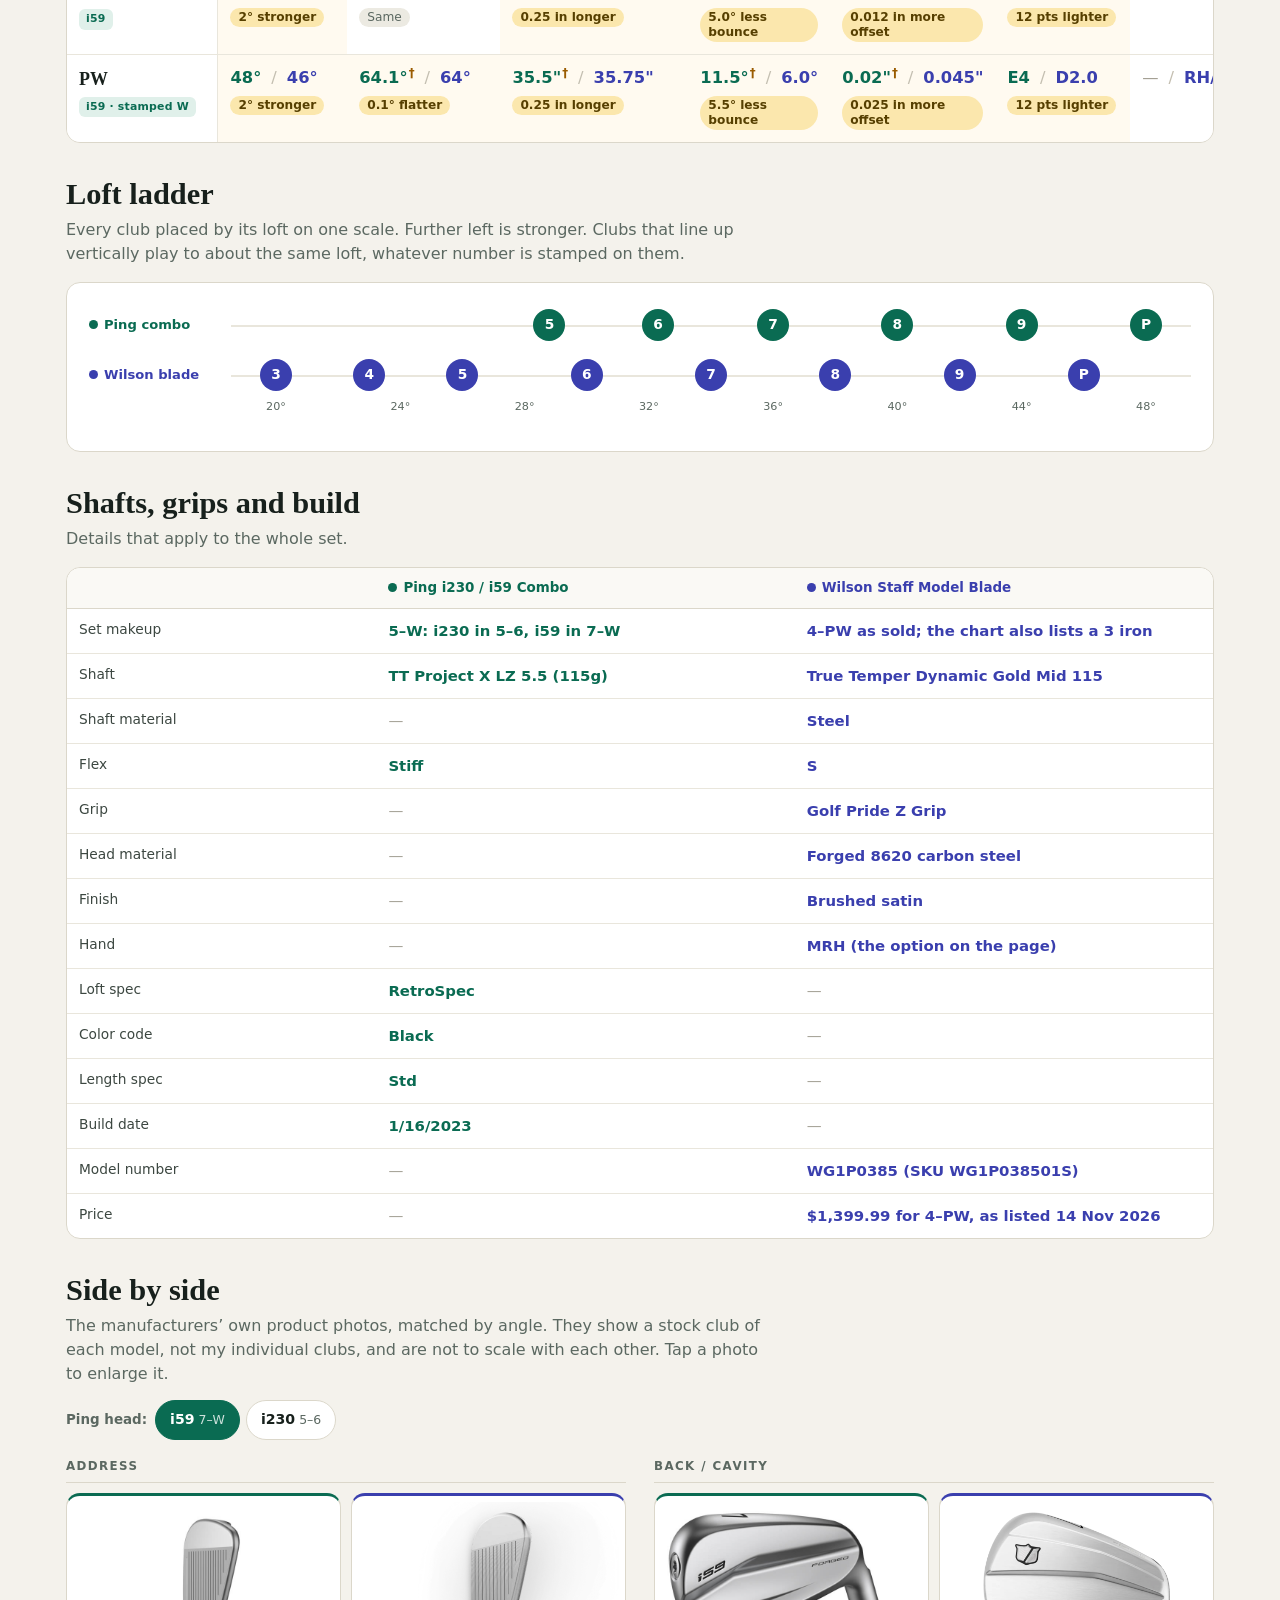
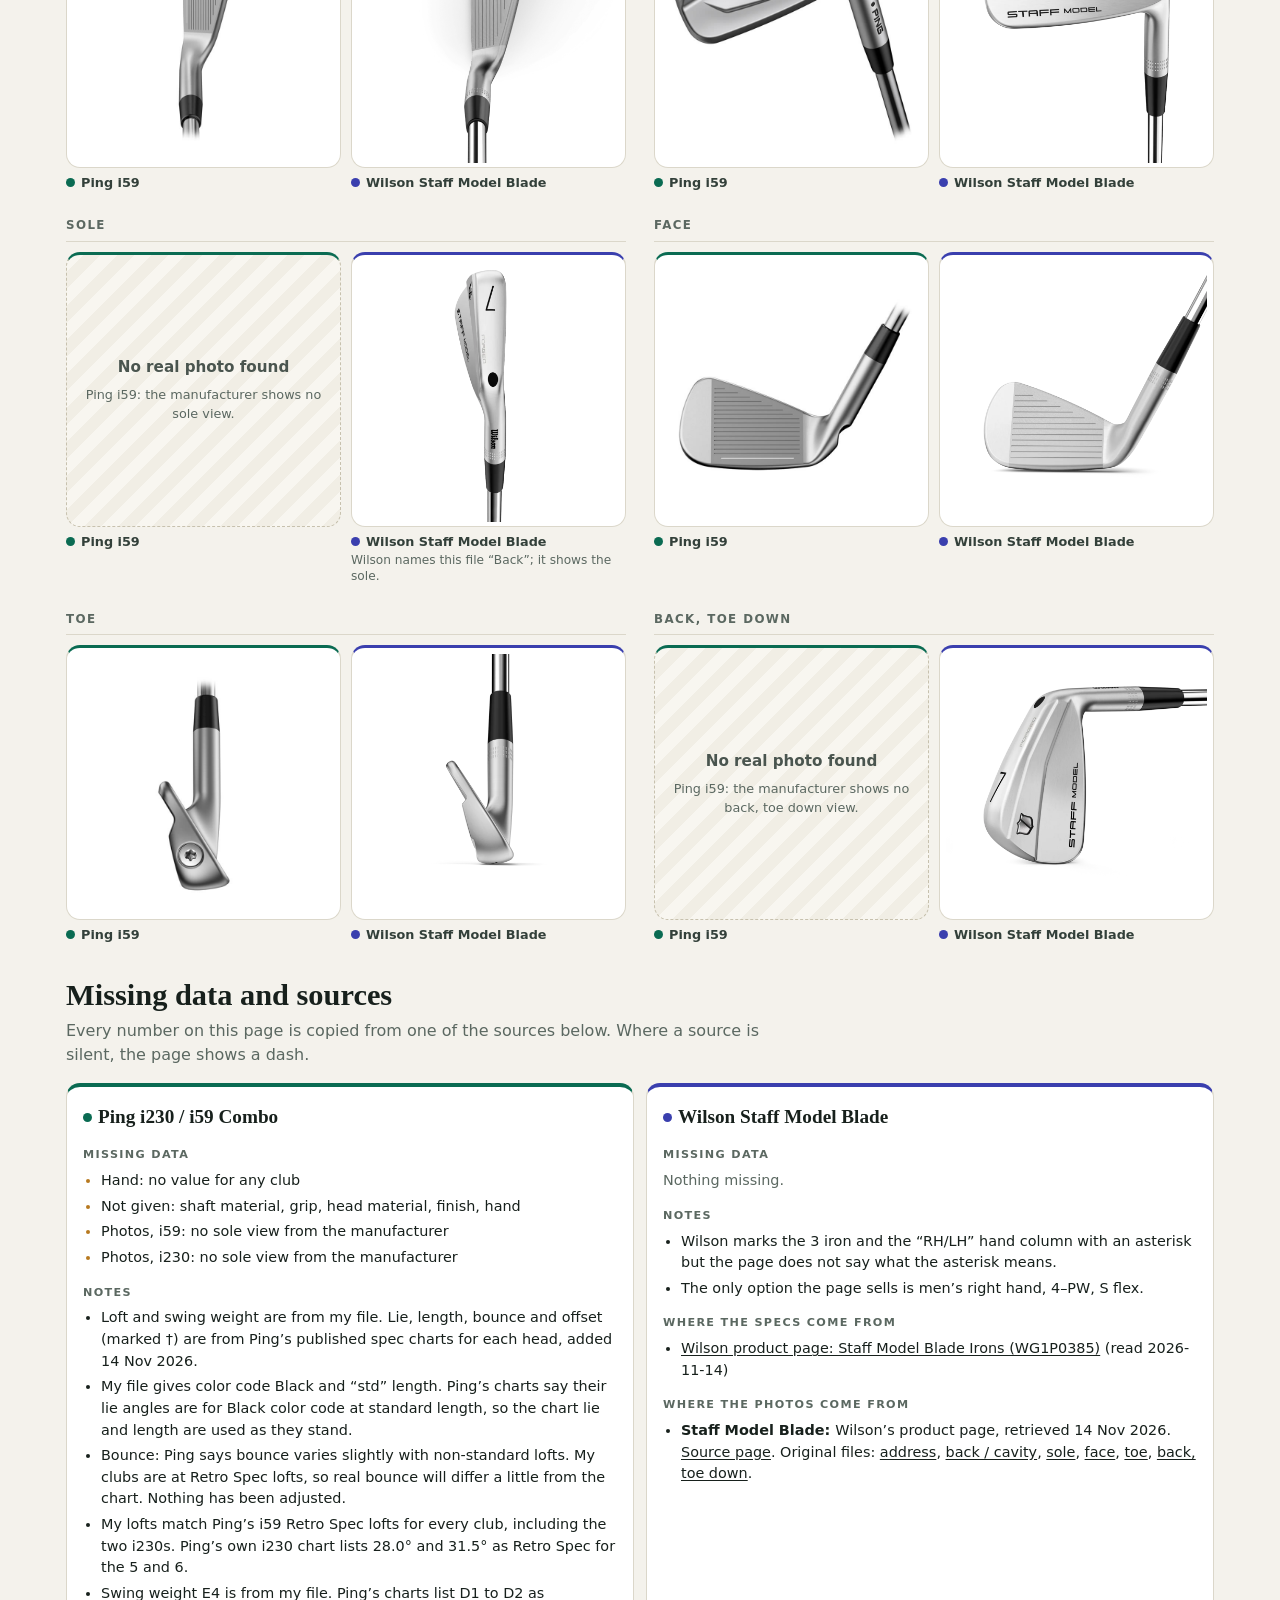
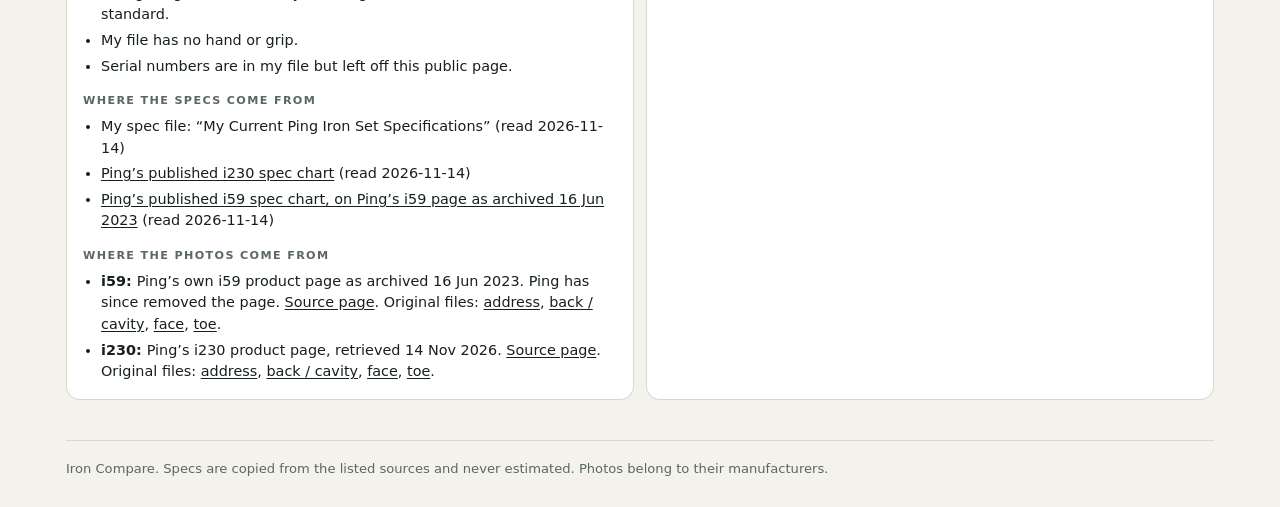
==== commit bbf338f8: "Version-stamp script and stylesheet links on deploy Co-Authored-By: Claude Fable 5.2 <noreply@anthro" ====
--- a/index.html
+++ b/index.html
@@ -8,7 +8,7 @@
   <meta name="robots" content="noindex">
   <meta name="theme-color" content="#101a16">
   <link rel="icon" href="data:image/svg+xml,%3Csvg xmlns='http://www.w3.org/2000/svg' viewBox='0 0 32 32'%3E%3Crect width='32' height='32' rx='7' fill='%23101a16'/%3E%3Cpath d='M9 8v16M23 8v16' stroke='%23f4f2ec' stroke-width='3' stroke-linecap='round'/%3E%3Cpath d='M14 16h4' stroke='%23e9b949' stroke-width='3' stroke-linecap='round'/%3E%3C/svg%3E">
-  <link rel="stylesheet" href="styles.css?v=20261114123447">
+  <link rel="stylesheet" href="styles.css?v=0">
 </head>
 <body>
   <header class="top">
@@ -41,6 +41,6 @@
   </dialog>
 
   <noscript><p class="wrap">This page needs JavaScript to build the comparison.</p></noscript>
-  <script src="app.js?v=20261114123447" defer></script>
+  <script src="app.js?v=0" defer></script>
 </body>
 </html>
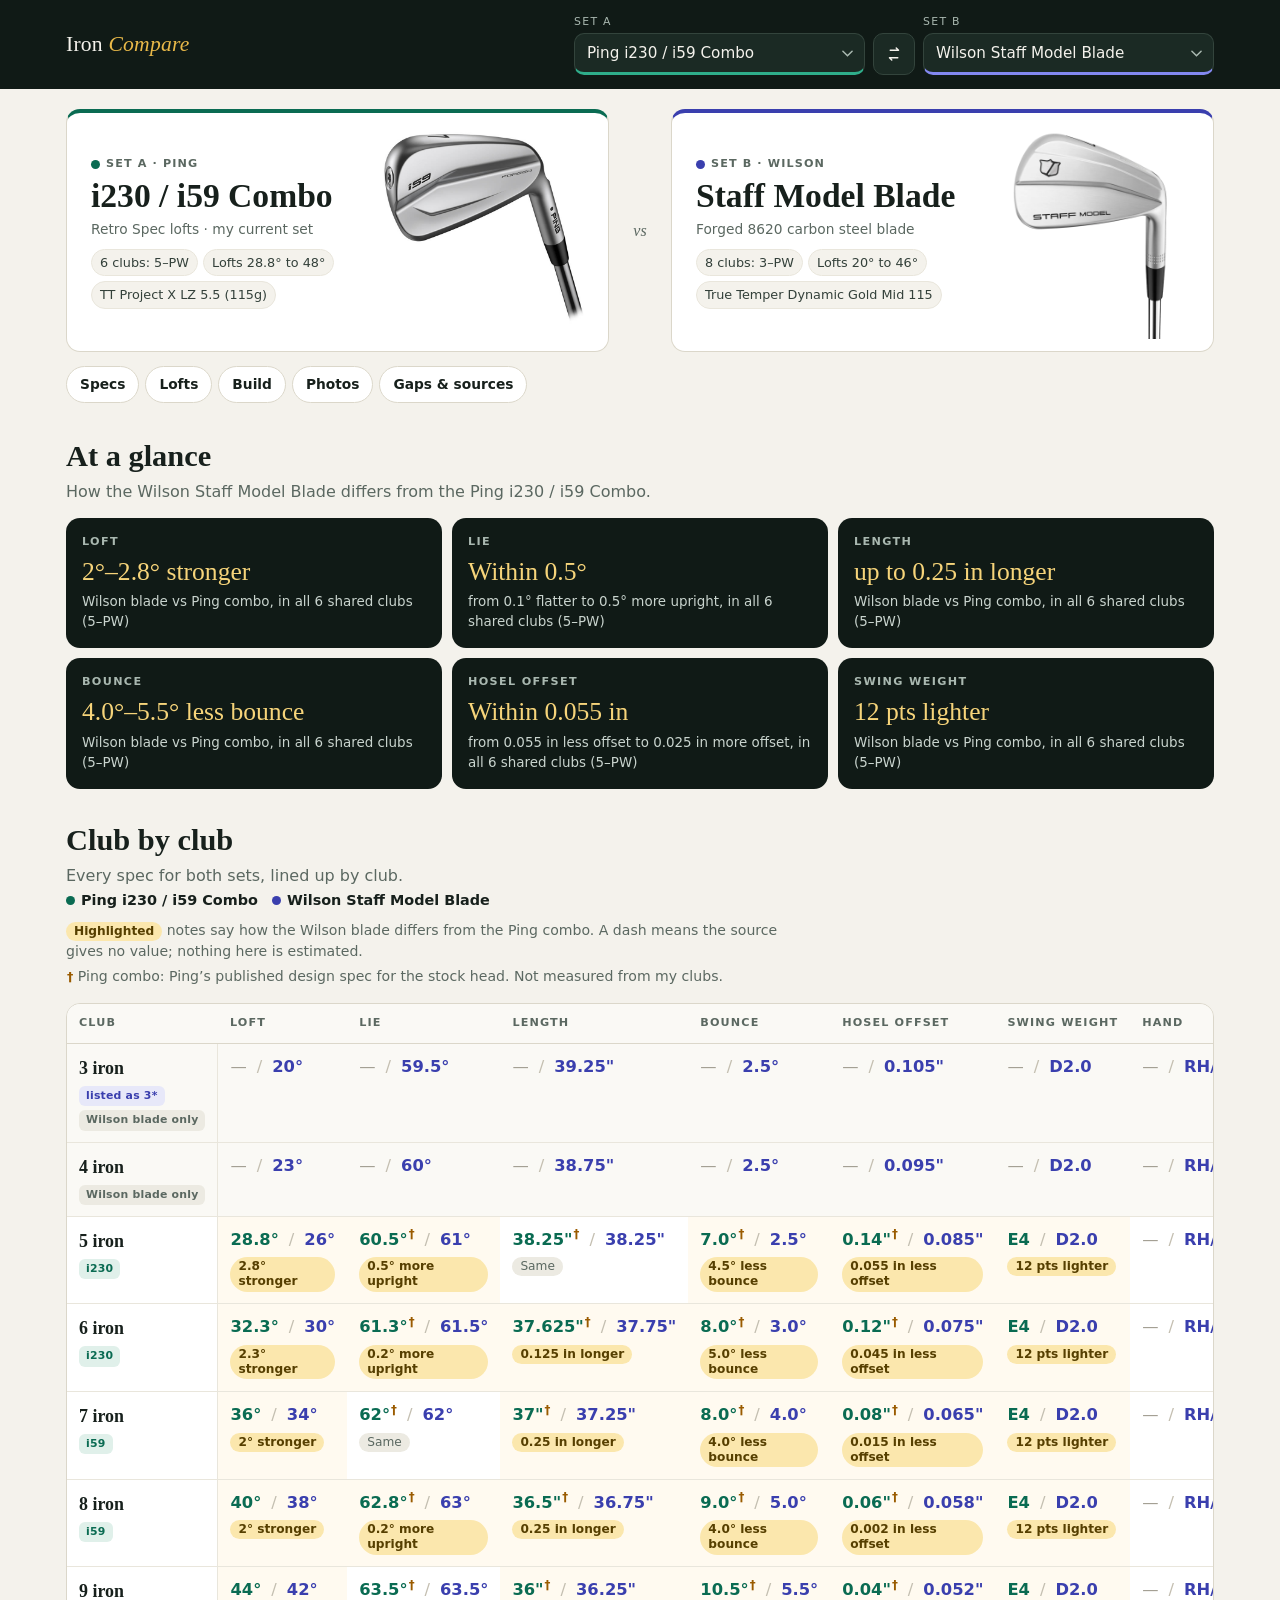
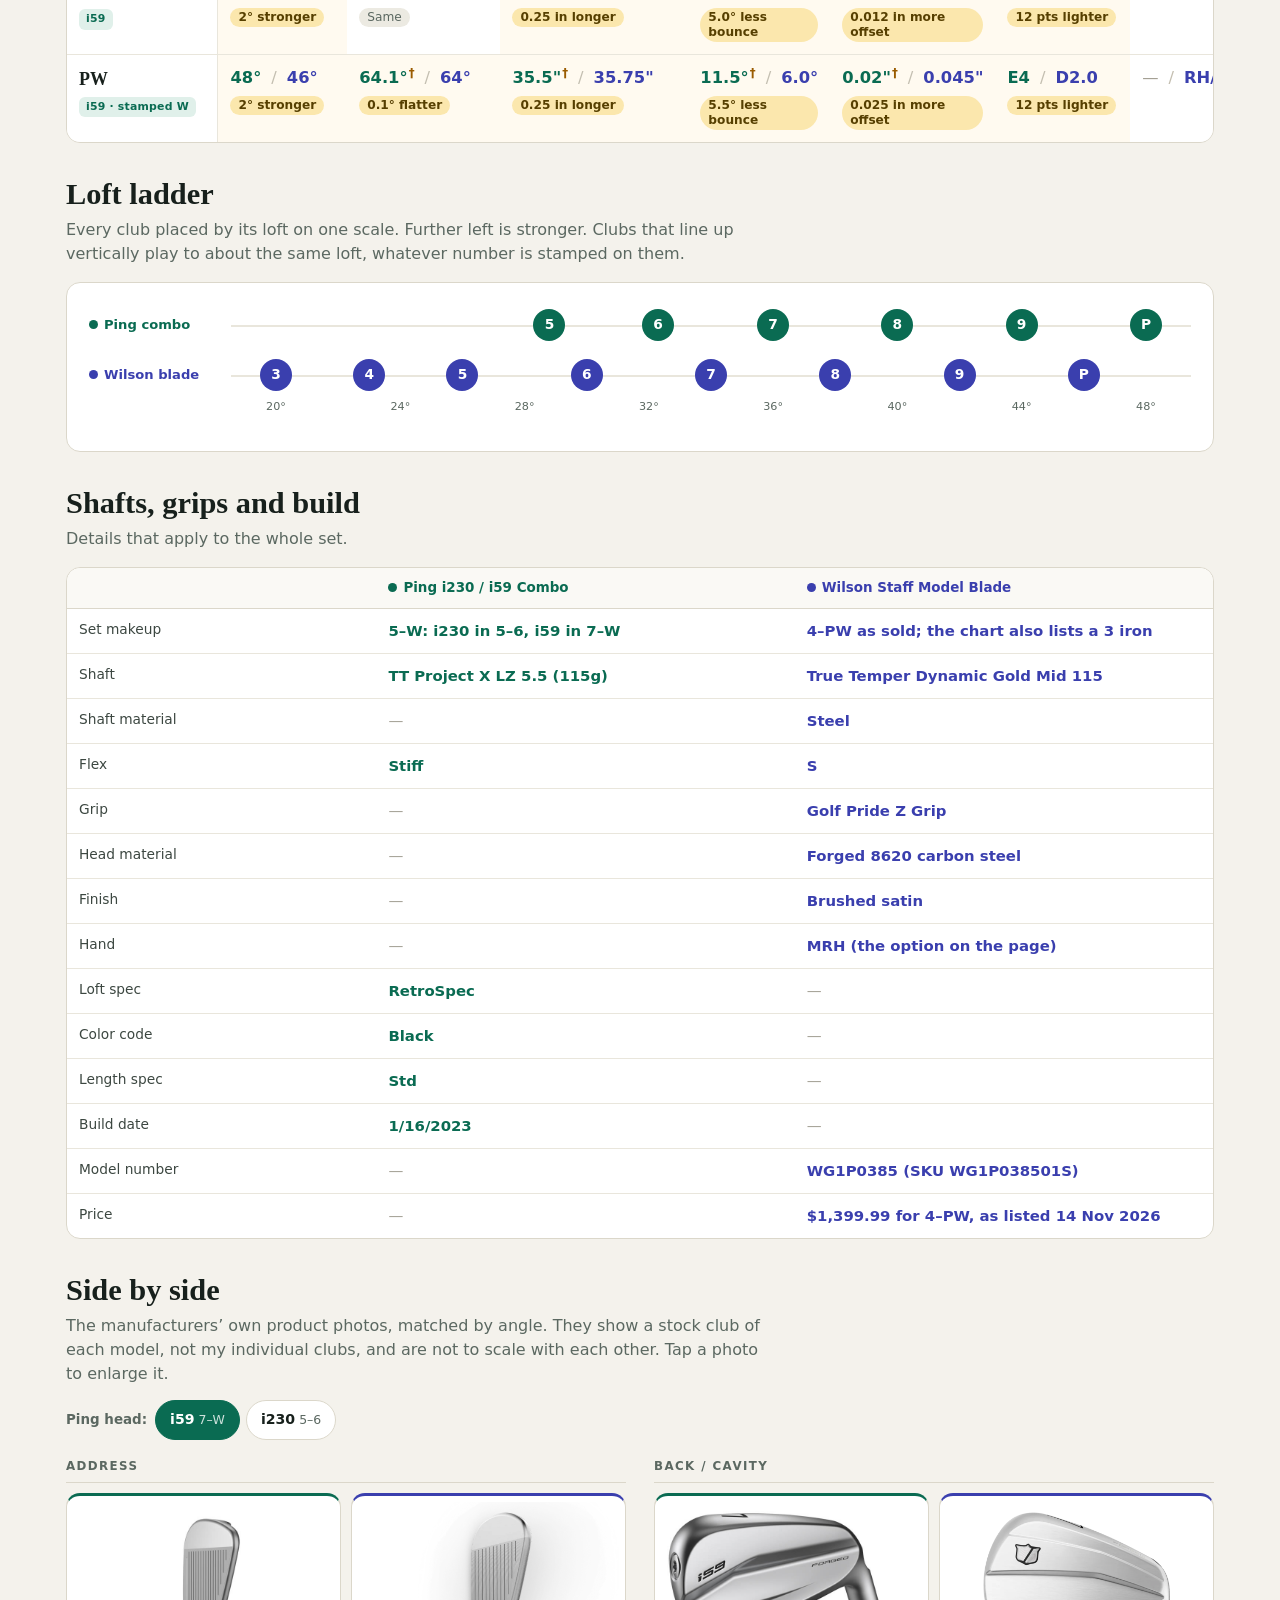
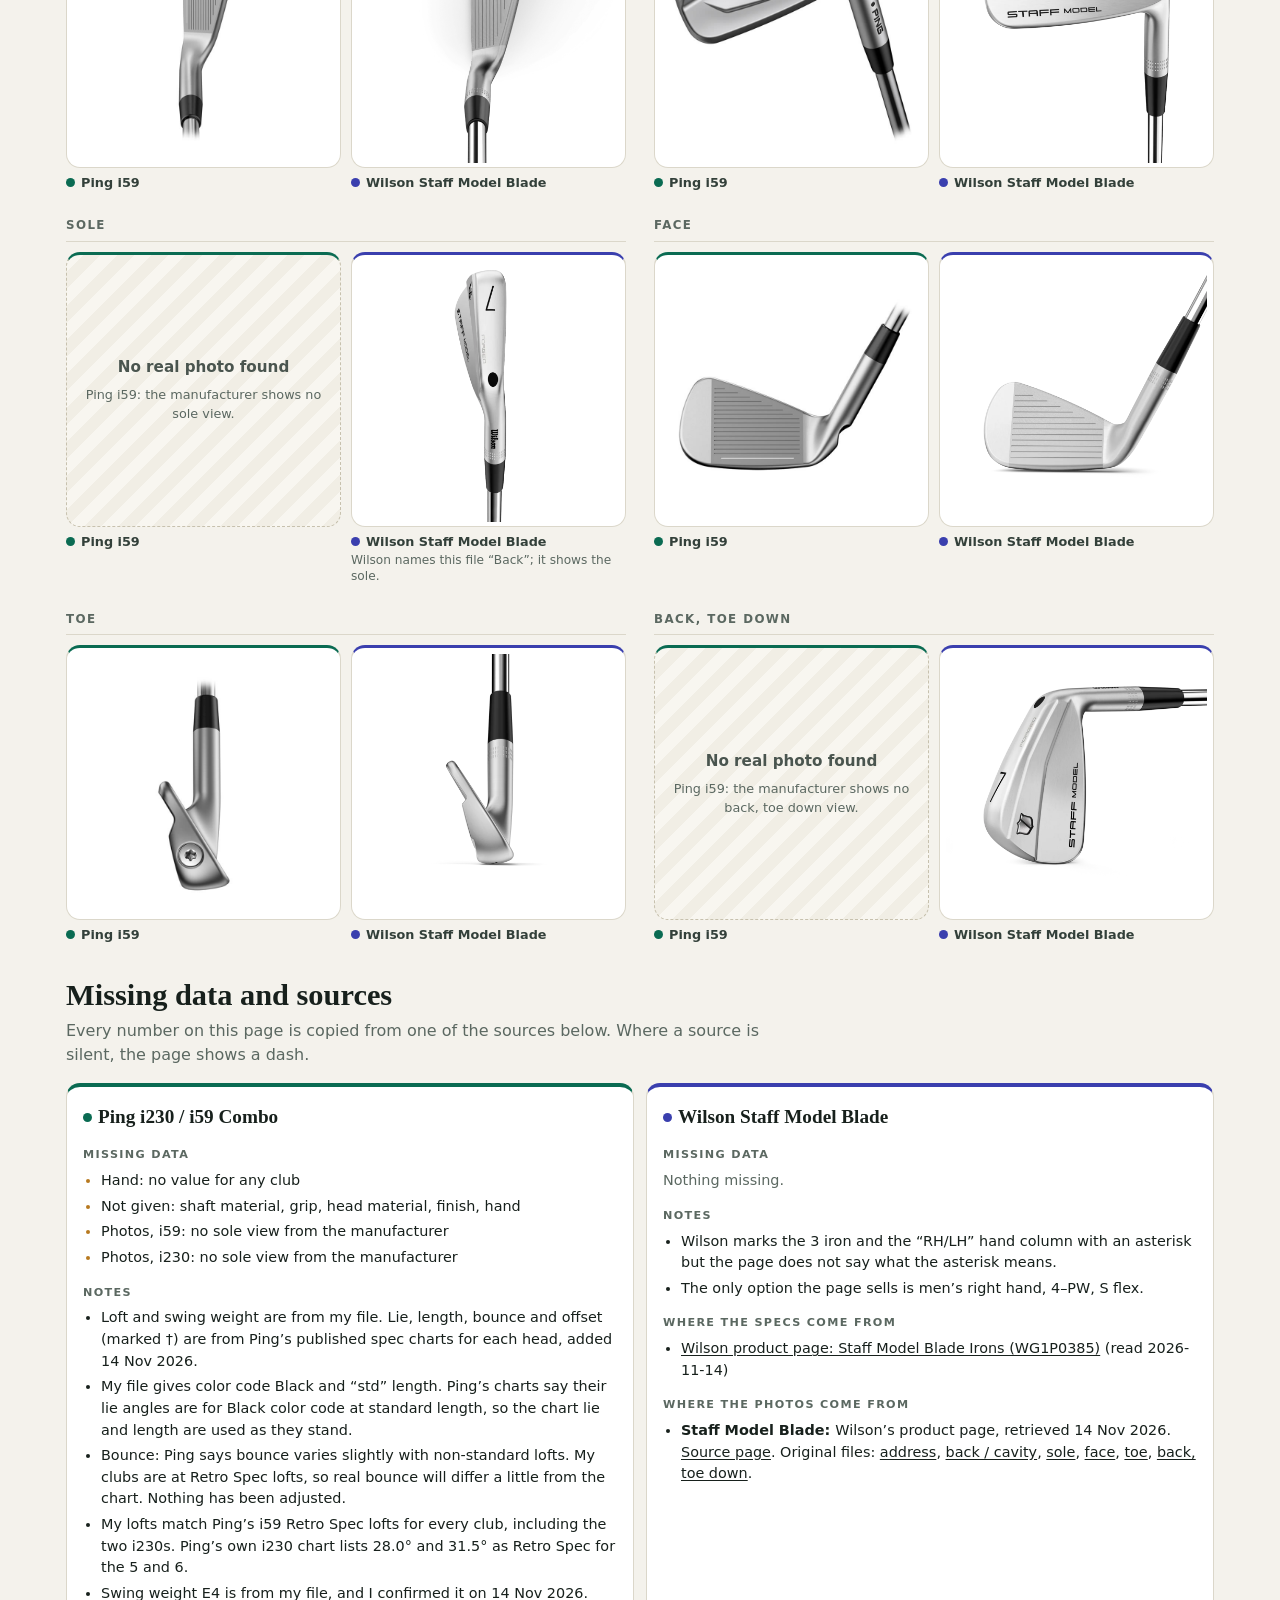
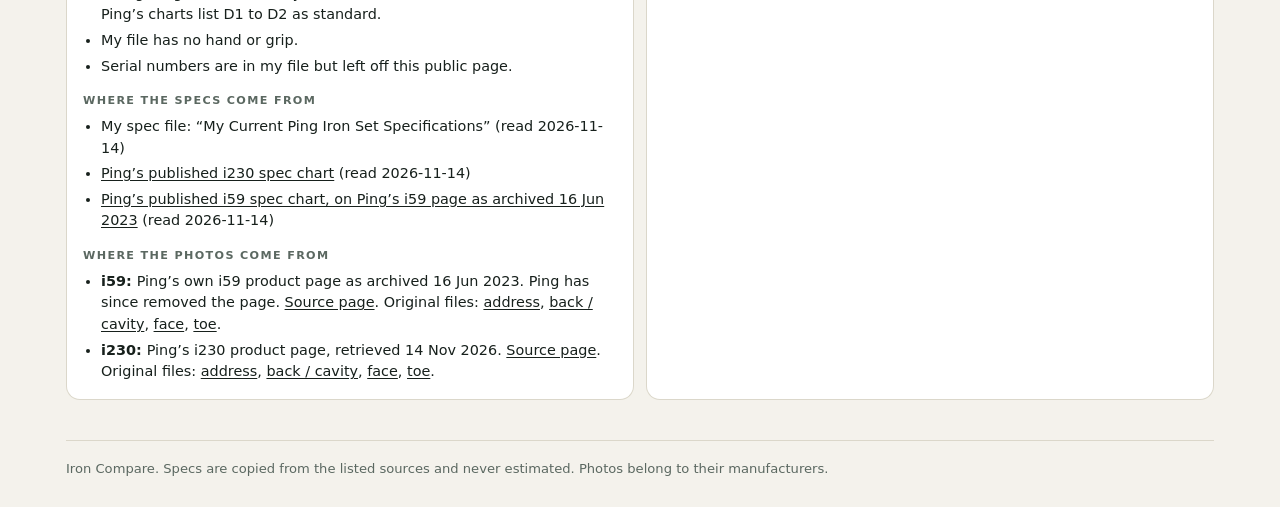
==== commit 355bc9d3: "Stamp asset version 20261114124827" ====
--- a/index.html
+++ b/index.html
@@ -8,7 +8,7 @@
   <meta name="robots" content="noindex">
   <meta name="theme-color" content="#101a16">
   <link rel="icon" href="data:image/svg+xml,%3Csvg xmlns='http://www.w3.org/2000/svg' viewBox='0 0 32 32'%3E%3Crect width='32' height='32' rx='7' fill='%23101a16'/%3E%3Cpath d='M9 8v16M23 8v16' stroke='%23f4f2ec' stroke-width='3' stroke-linecap='round'/%3E%3Cpath d='M14 16h4' stroke='%23e9b949' stroke-width='3' stroke-linecap='round'/%3E%3C/svg%3E">
-  <link rel="stylesheet" href="styles.css?v=0">
+  <link rel="stylesheet" href="styles.css?v=20261114124827">
 </head>
 <body>
   <header class="top">
@@ -41,6 +41,6 @@
   </dialog>
 
   <noscript><p class="wrap">This page needs JavaScript to build the comparison.</p></noscript>
-  <script src="app.js?v=0" defer></script>
+  <script src="app.js?v=20261114124827" defer></script>
 </body>
 </html>
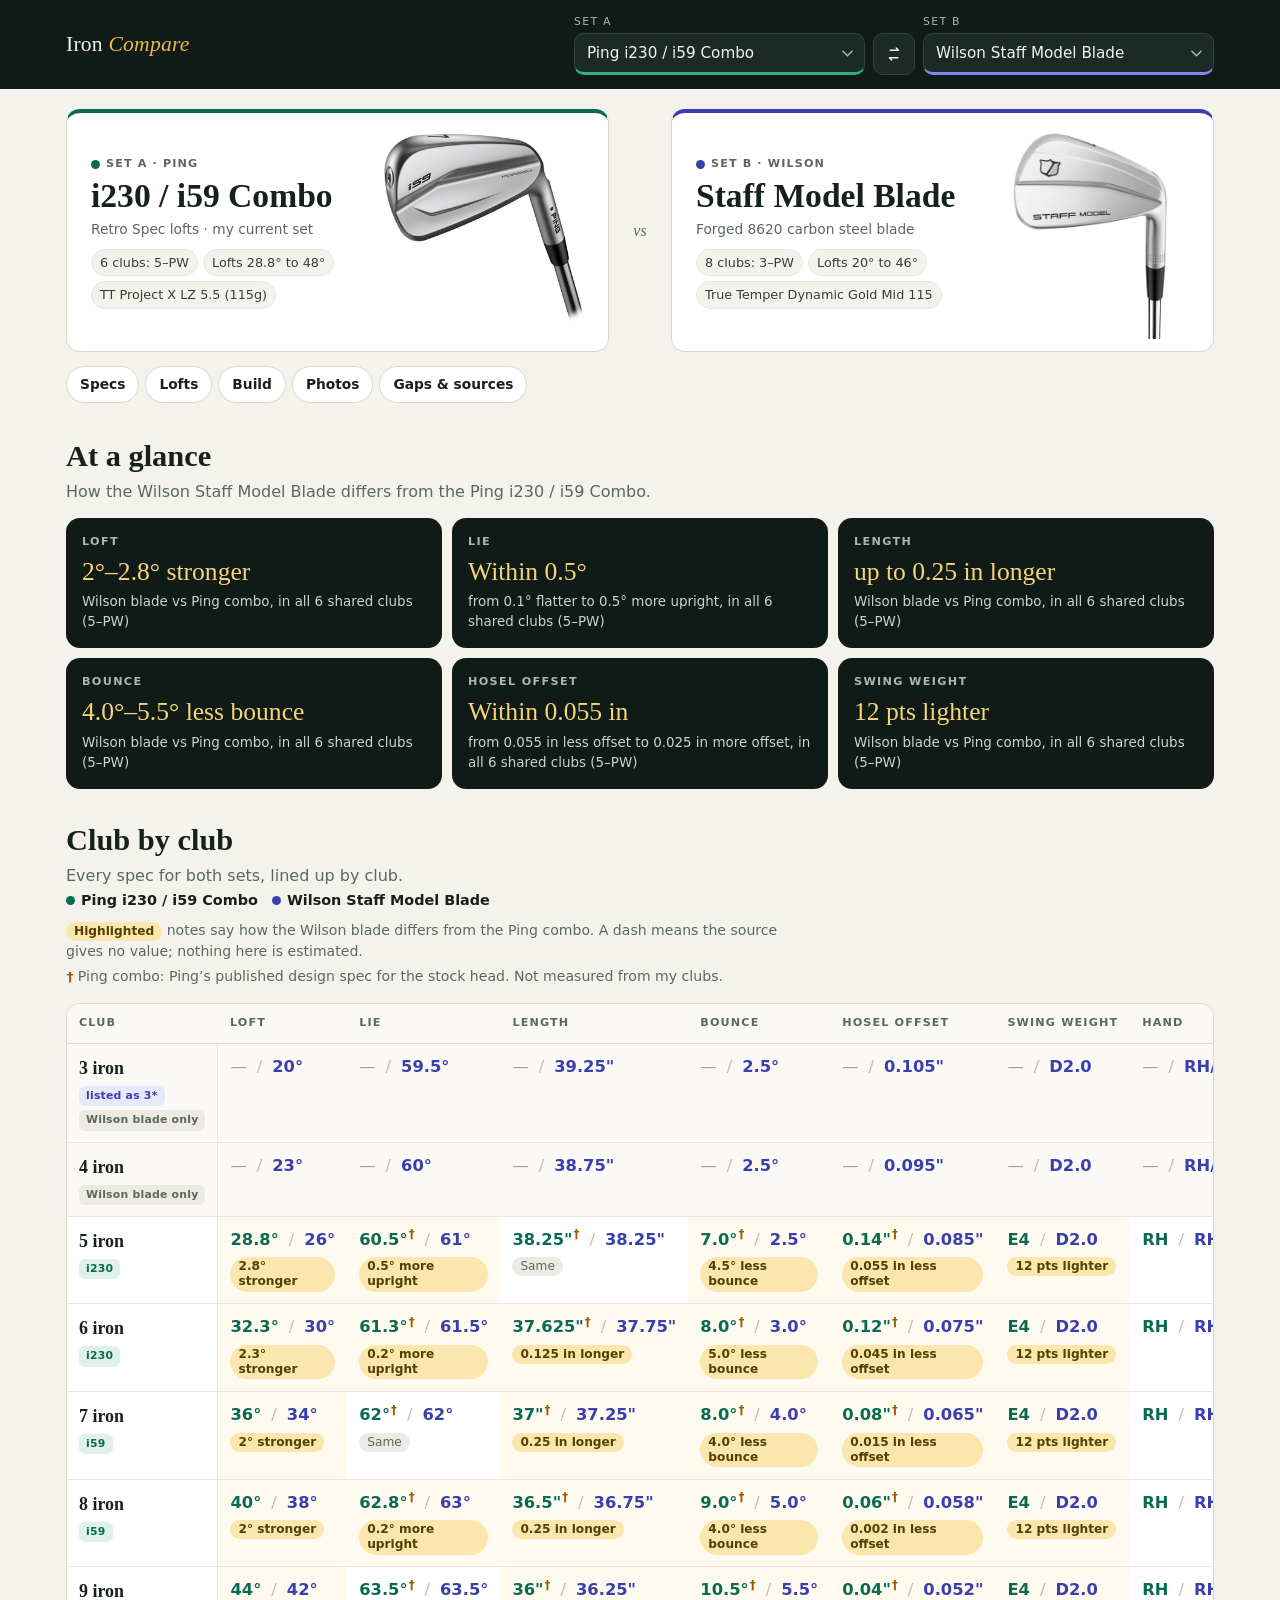
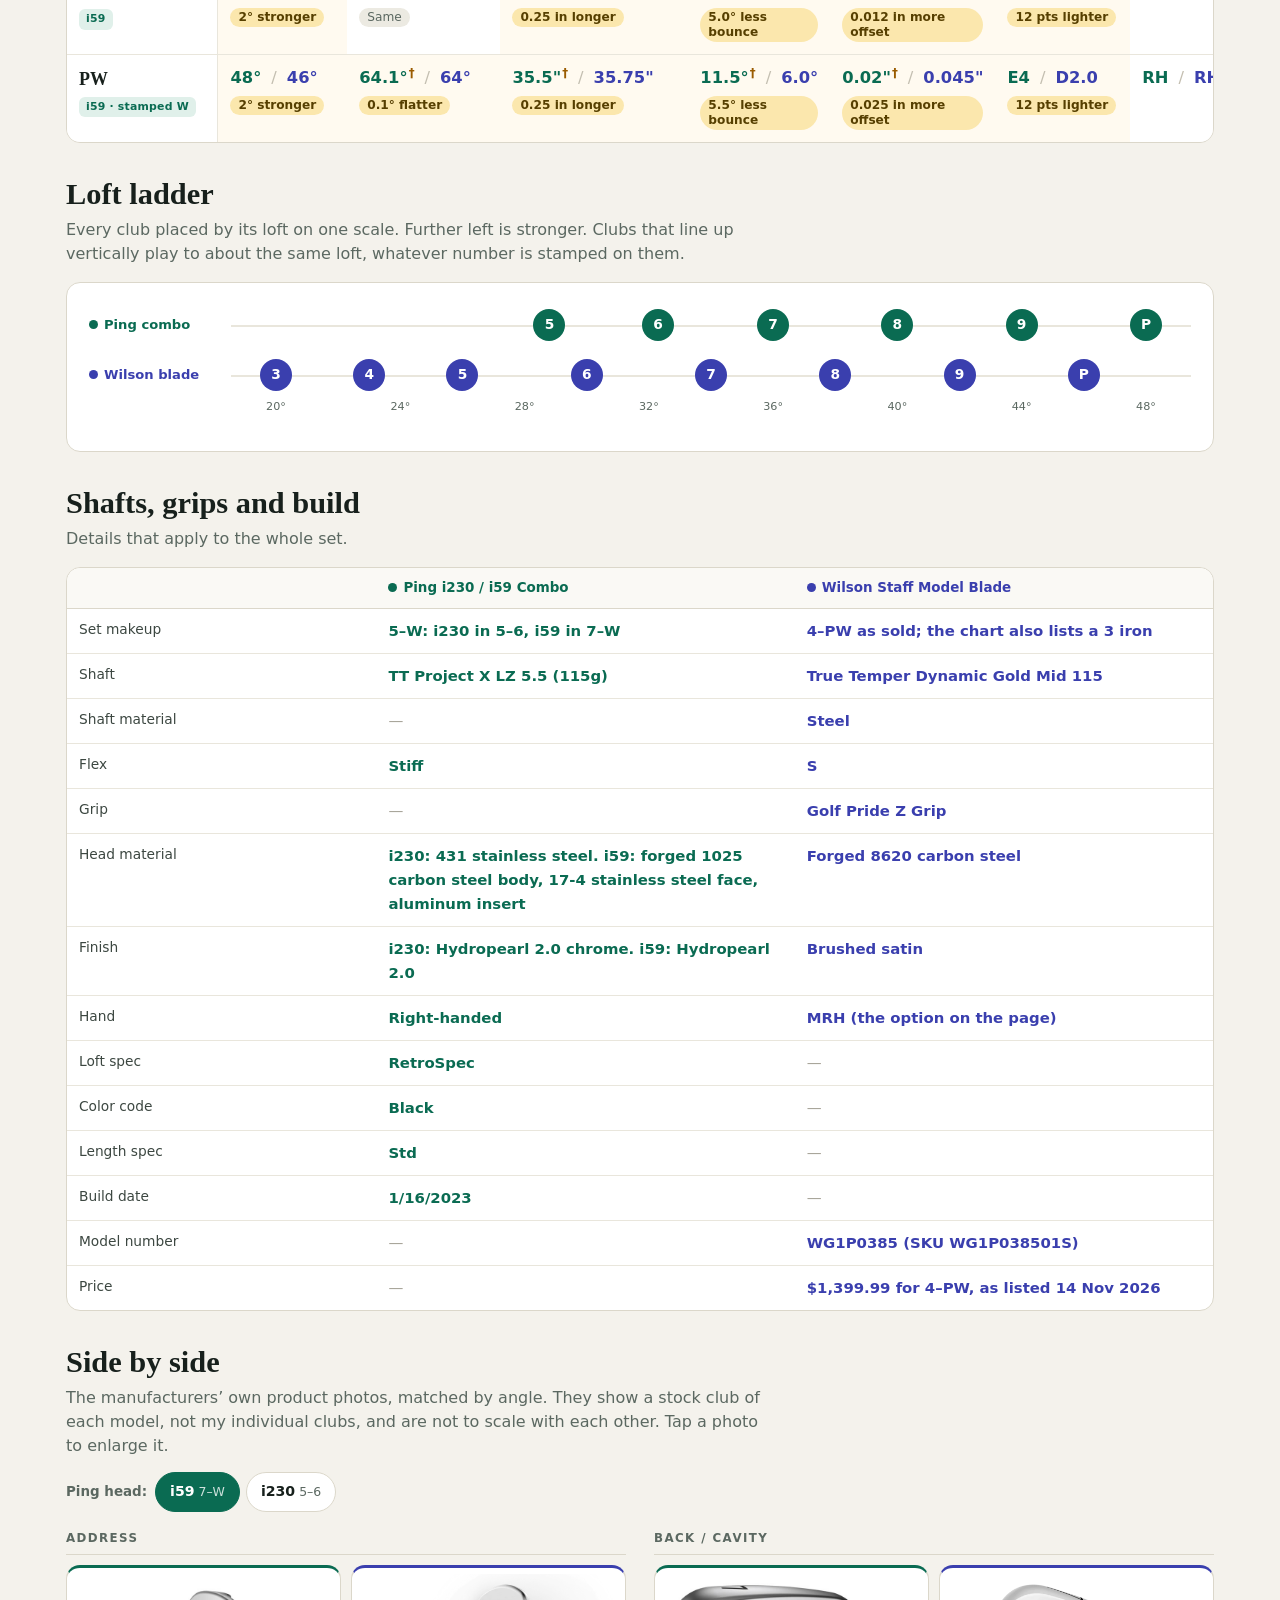
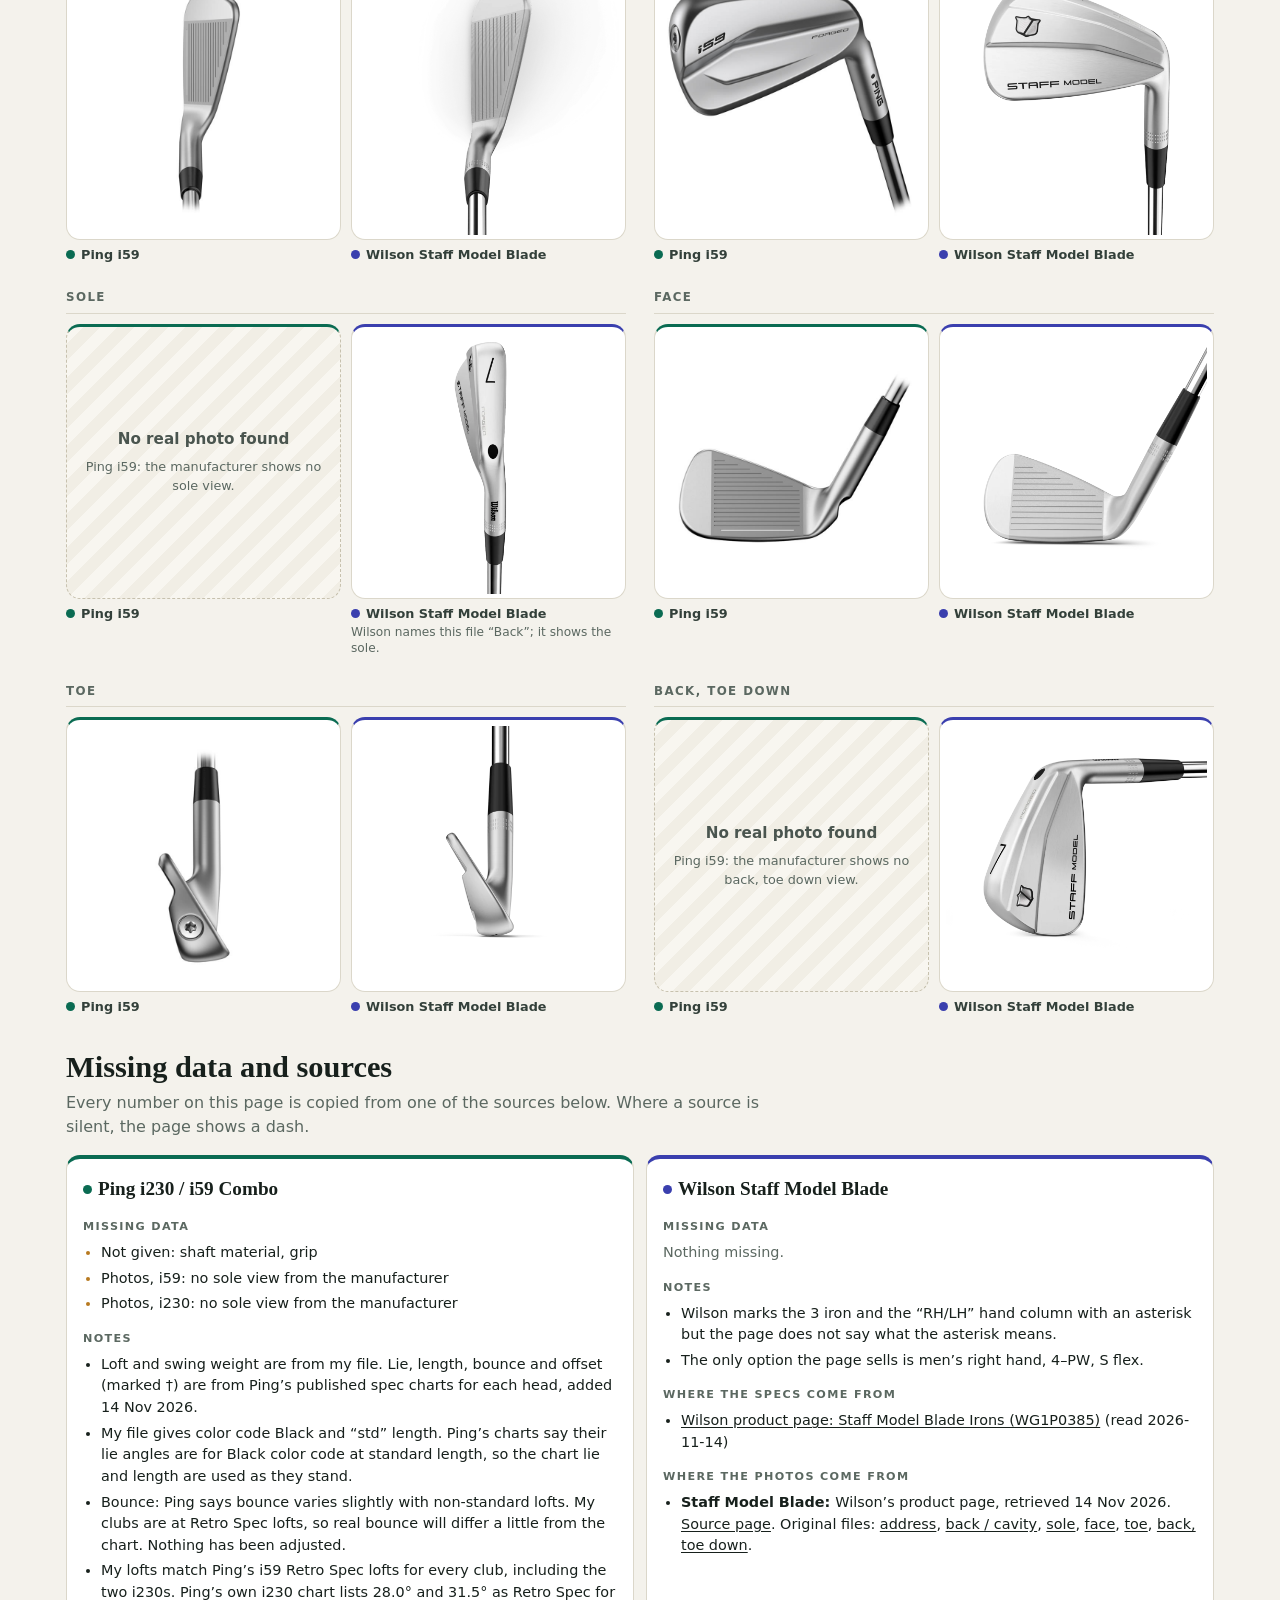
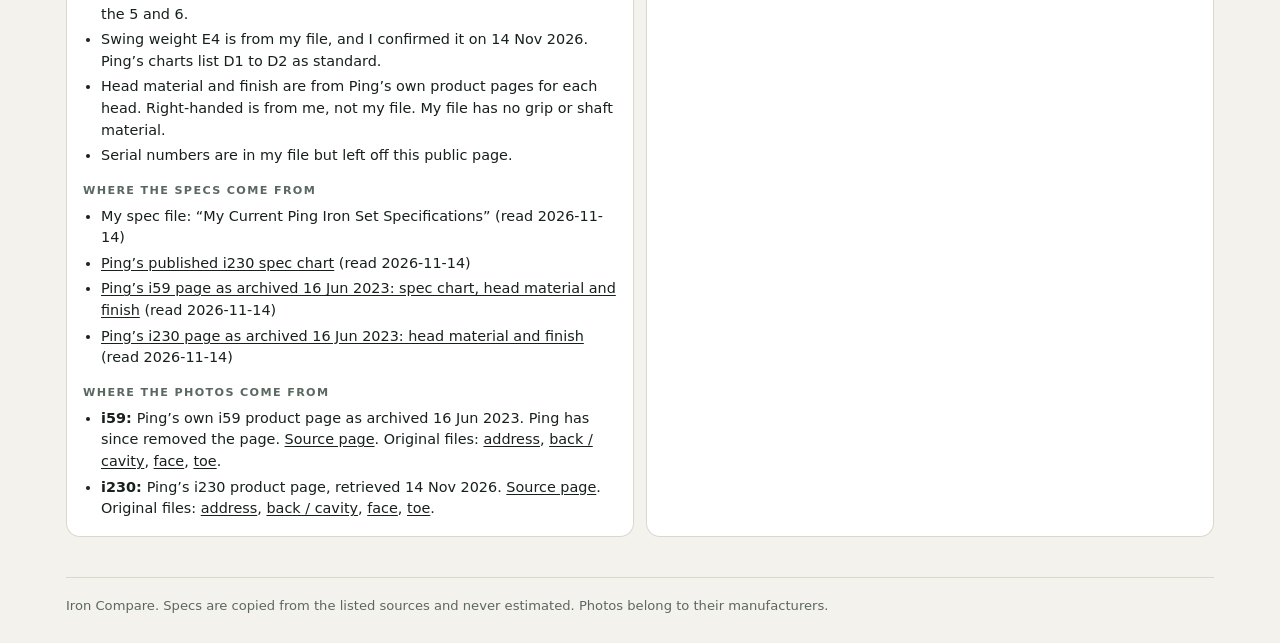
==== commit 6555c3ae: "Stamp asset version 20261114220653" ====
--- a/index.html
+++ b/index.html
@@ -8,7 +8,7 @@
   <meta name="robots" content="noindex">
   <meta name="theme-color" content="#101a16">
   <link rel="icon" href="data:image/svg+xml,%3Csvg xmlns='http://www.w3.org/2000/svg' viewBox='0 0 32 32'%3E%3Crect width='32' height='32' rx='7' fill='%23101a16'/%3E%3Cpath d='M9 8v16M23 8v16' stroke='%23f4f2ec' stroke-width='3' stroke-linecap='round'/%3E%3Cpath d='M14 16h4' stroke='%23e9b949' stroke-width='3' stroke-linecap='round'/%3E%3C/svg%3E">
-  <link rel="stylesheet" href="styles.css?v=20261114124827">
+  <link rel="stylesheet" href="styles.css?v=20261114220653">
 </head>
 <body>
   <header class="top">
@@ -41,6 +41,6 @@
   </dialog>
 
   <noscript><p class="wrap">This page needs JavaScript to build the comparison.</p></noscript>
-  <script src="app.js?v=20261114124827" defer></script>
+  <script src="app.js?v=20261114220653" defer></script>
 </body>
 </html>
